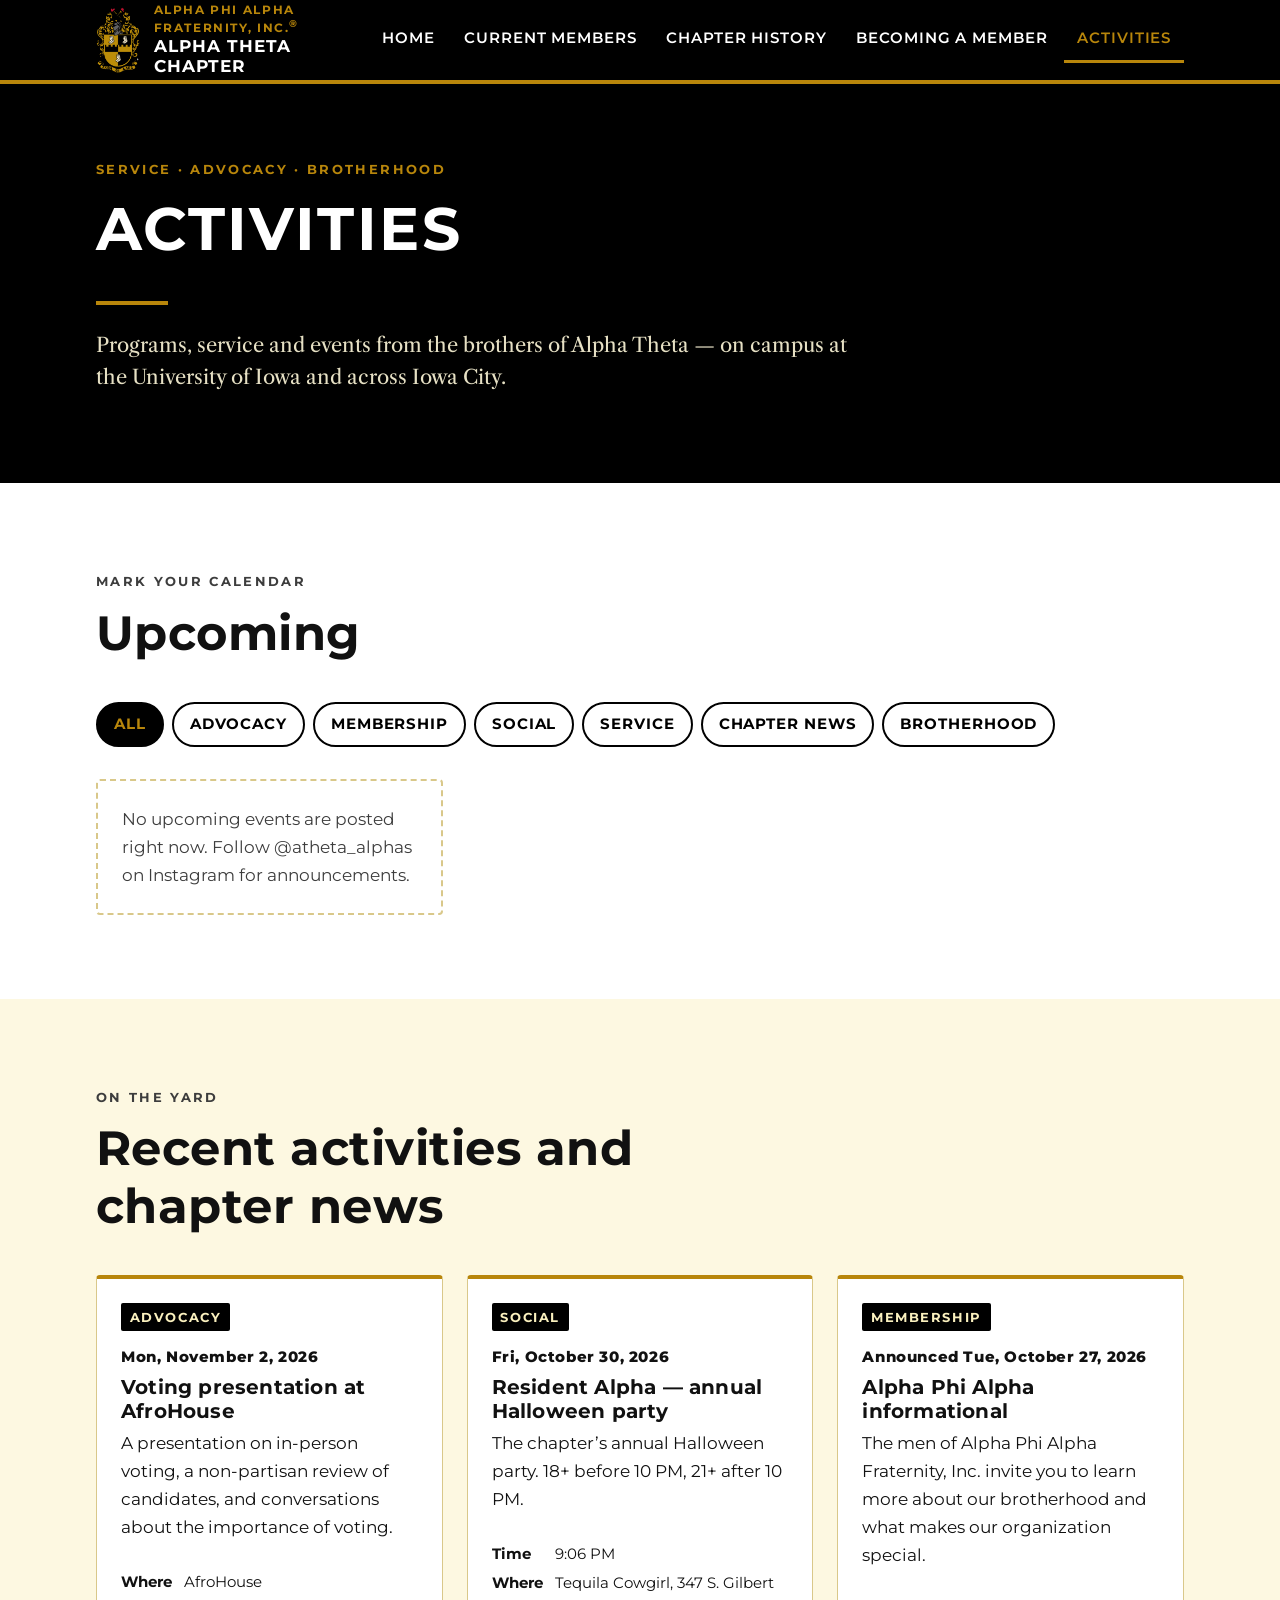
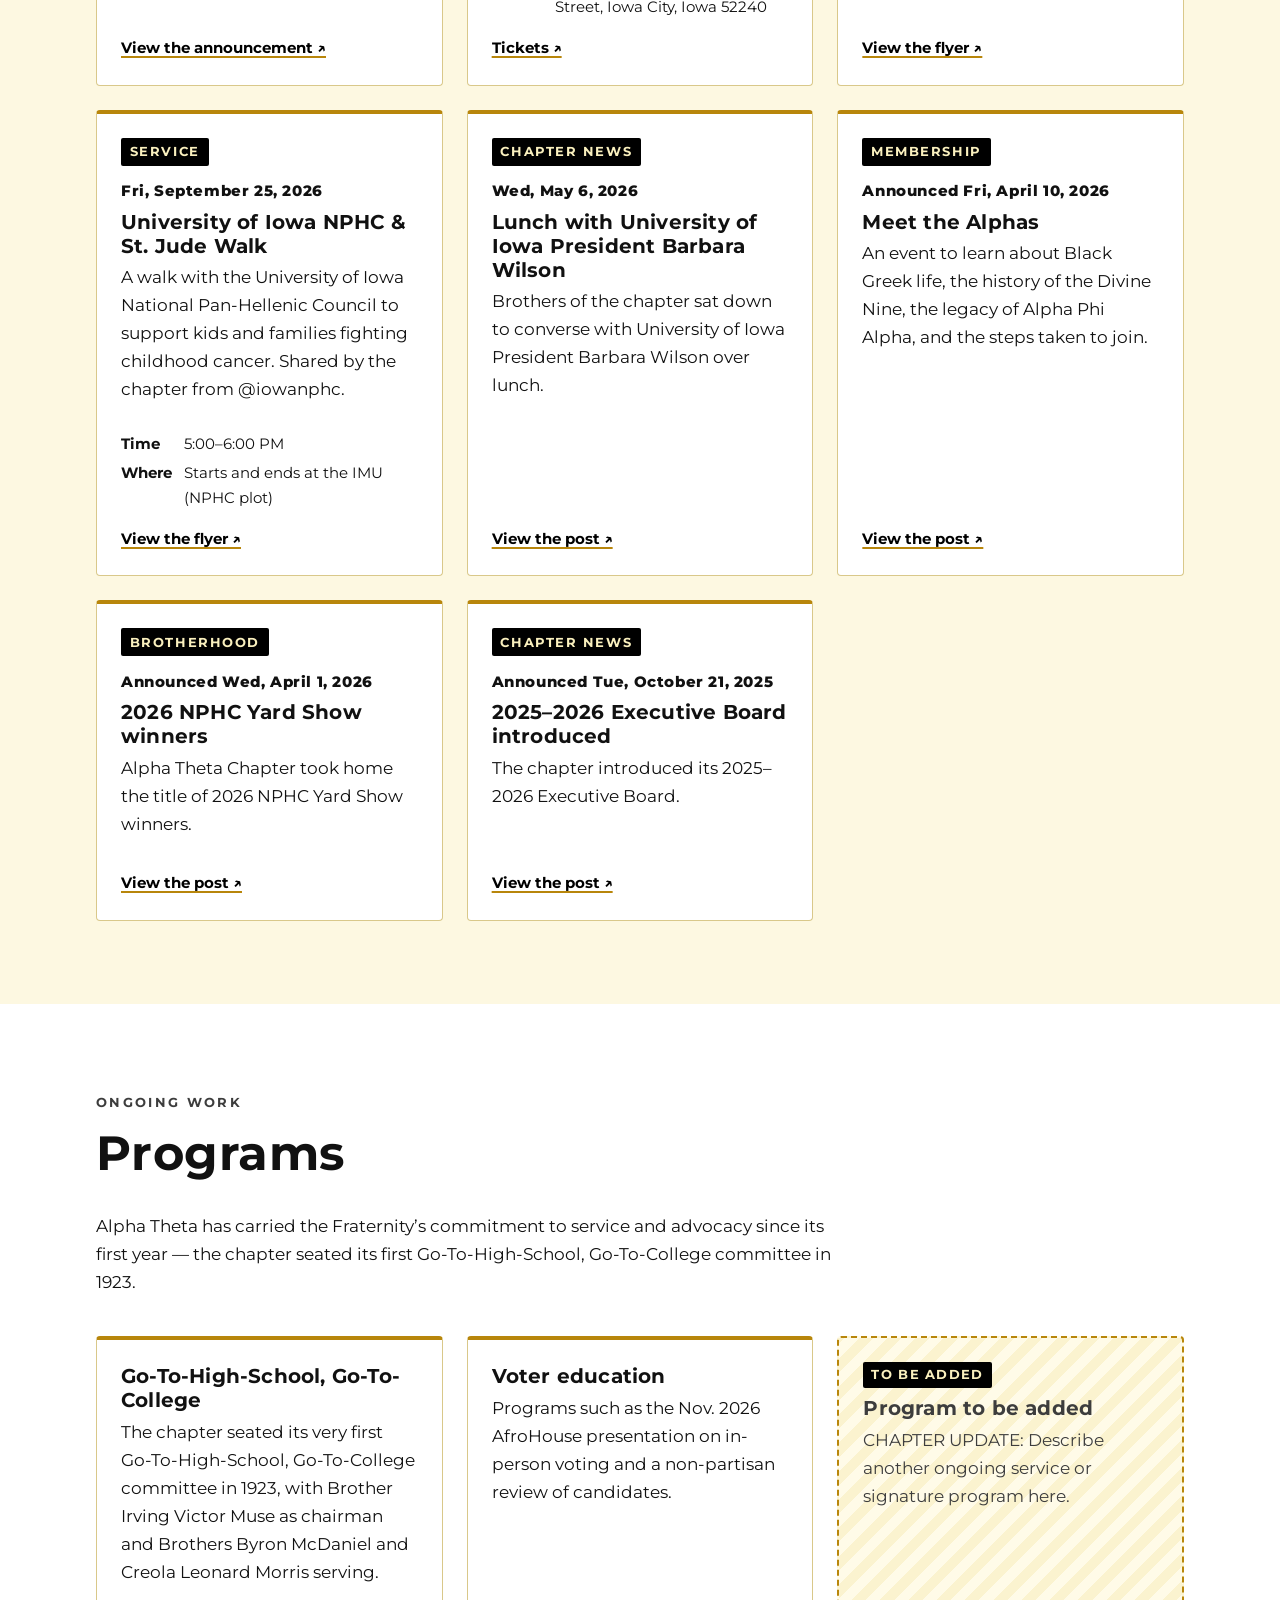
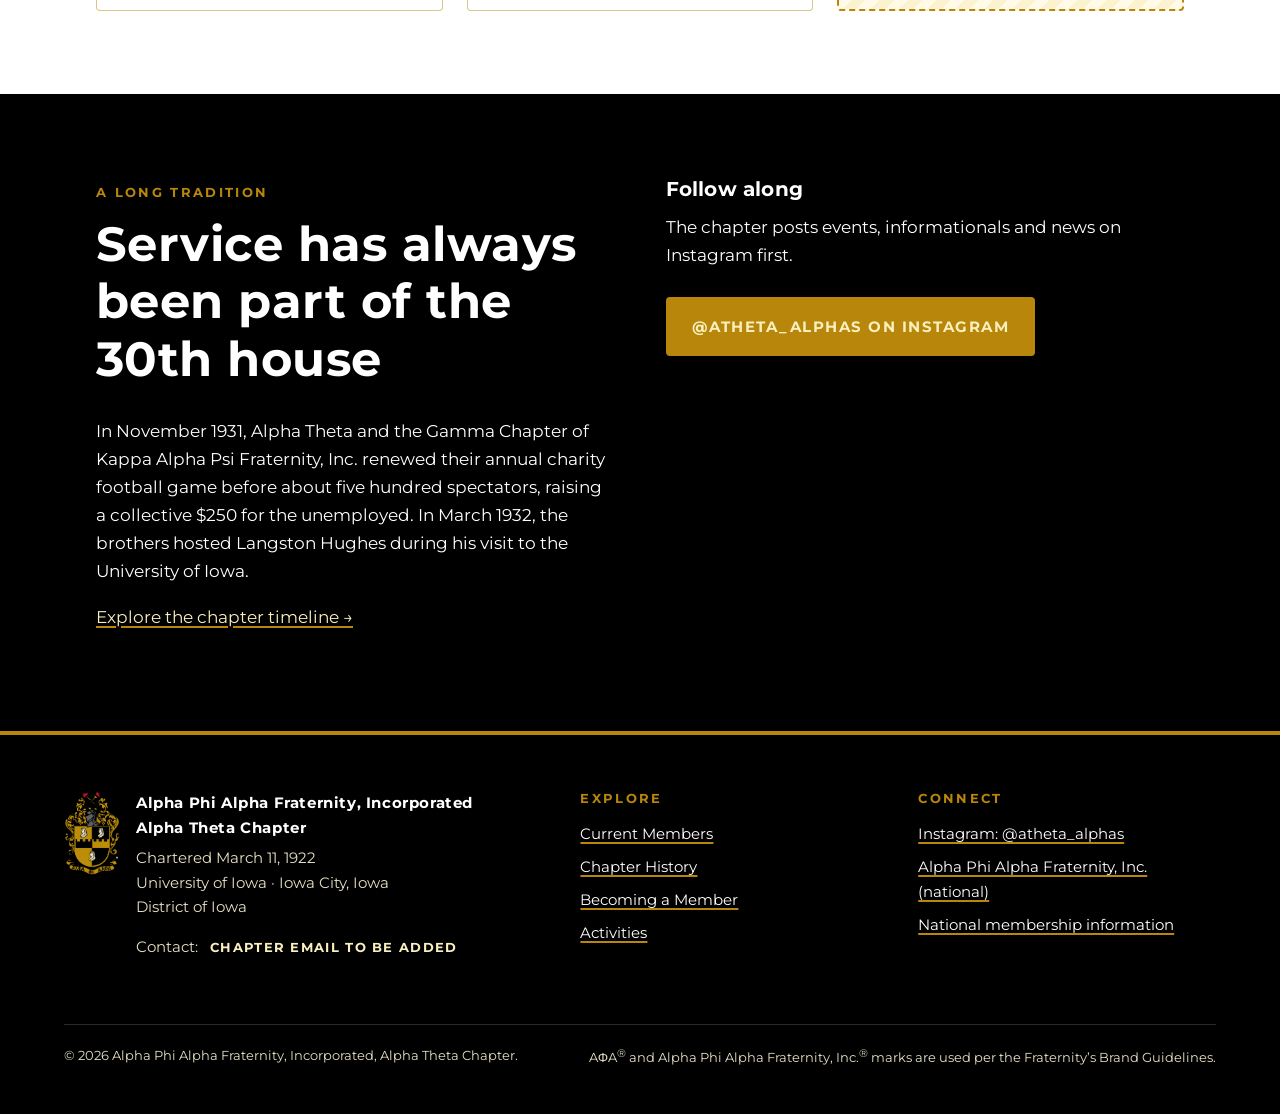
==== Alpha (TEMP)/activities.html @ 84ed40f3 "Add files via upload" ====
<!doctype html>
<html lang="en" class="js-off">
<head>
  <meta charset="utf-8">
  <meta name="viewport" content="width=device-width, initial-scale=1">
  <title>Activities | Alpha Theta Chapter | Alpha Phi Alpha Fraternity, Inc.</title>
  <meta name="description" content="Service, advocacy, brotherhood and events from Alpha Phi Alpha Fraternity, Incorporated, Alpha Theta Chapter at the University of Iowa.">
  <link rel="preconnect" href="https://fonts.googleapis.com">
  <link rel="preconnect" href="https://fonts.gstatic.com" crossorigin>
  <link href="https://fonts.googleapis.com/css2?family=Libre+Caslon+Text:ital,wght@0,400;0,700;1,400&family=Montserrat:wght@400;600;700;800&display=swap" rel="stylesheet">
  <link rel="stylesheet" href="css/styles.css">
  <link rel="icon" href="images/coat-of-arms.jpg">
</head>
<body>
  <a class="skip-link" href="#main">Skip to main content</a>

  <!-- ===== Site header (keep identical on every page) ===== -->
  <header class="site-header">
    <div class="container header-inner">
      <a class="brand" href="index.html">
        <img src="images/coat-of-arms.jpg" alt="" width="44" height="66">
        <span class="brand-text">
          <span class="brand-fraternity">Alpha Phi Alpha<br>Fraternity, Inc.<sup>®</sup></span>
          <span class="brand-chapter">Alpha Theta Chapter</span>
        </span>
      </a>
      <button class="nav-toggle" type="button" aria-expanded="false" aria-controls="site-nav">Menu</button>
      <nav id="site-nav" class="site-nav" aria-label="Main">
        <ul>
          <li><a href="index.html">Home</a></li>
          <li><a href="members.html">Current Members</a></li>
          <li><a href="history.html">Chapter History</a></li>
          <li><a href="membership.html">Becoming a Member</a></li>
          <li><a href="activities.html" aria-current="page">Activities</a></li>
        </ul>
      </nav>
    </div>
  </header>

  <main id="main">
    <section class="hero page-hero">
      <div class="container">
        <span class="eyebrow">Service · Advocacy · Brotherhood</span>
        <h1>Activities</h1>
        <hr class="gold-rule">
        <p class="lead">Programs, service and events from the brothers of Alpha Theta — on campus at the University of Iowa and across Iowa City.</p>
      </div>
    </section>

    <!--
      CHAPTER UPDATE: Event and program cards on this page are generated from
      data/activities.js. Add new events there; past and upcoming events sort
      themselves by date.
    -->

    <section class="section" aria-labelledby="upcoming-heading">
      <div class="container">
        <div class="section-head">
          <span class="eyebrow">Mark your calendar</span>
          <h2 id="upcoming-heading">Upcoming</h2>
        </div>
        <div id="activity-filters" class="filter-bar" role="group" aria-label="Filter activities by category"></div>
        <p id="filter-status" class="visually-hidden" aria-live="polite"></p>
        <ul id="upcoming-list" class="grid grid-3" style="list-style:none;padding:0;margin:0">
          <li class="empty-state">Upcoming events are loaded from data/activities.js.</li>
        </ul>
      </div>
    </section>

    <section class="section section-soft" aria-labelledby="recent-heading">
      <div class="container">
        <div class="section-head">
          <span class="eyebrow">On the yard</span>
          <h2 id="recent-heading">Recent activities and chapter news</h2>
        </div>
        <ul id="recent-list" class="grid grid-3" style="list-style:none;padding:0;margin:0">
          <li class="empty-state">Recent activities are loaded from data/activities.js.</li>
        </ul>
      </div>
    </section>

    <section class="section" aria-labelledby="programs-heading">
      <div class="container">
        <div class="section-head">
          <span class="eyebrow">Ongoing work</span>
          <h2 id="programs-heading">Programs</h2>
          <p>Alpha Theta has carried the Fraternity’s commitment to service and advocacy since its first year — the chapter seated its first Go-To-High-School, Go-To-College committee in 1923.</p>
        </div>
        <ul id="programs-list" class="grid grid-3" style="list-style:none;padding:0;margin:0">
          <li class="card"><h3>Go-To-High-School, Go-To-College</h3></li>
        </ul>
      </div>
    </section>

    <section class="section section-dark" aria-labelledby="tradition-heading">
      <div class="container two-col">
        <div>
          <span class="eyebrow">A long tradition</span>
          <h2 id="tradition-heading">Service has always been part of the 30th house</h2>
          <p>In November 1931, Alpha Theta and the Gamma Chapter of Kappa Alpha Psi Fraternity, Inc. renewed their annual charity football game before about five hundred spectators, raising a collective $250 for the unemployed. In March 1932, the brothers hosted Langston Hughes during his visit to the University of Iowa.</p>
          <p><a href="history.html#timeline">Explore the chapter timeline →</a></p>
        </div>
        <div>
          <h3>Follow along</h3>
          <p>The chapter posts events, informationals and news on Instagram first.</p>
          <div class="btn-row"><a class="btn btn-gold" href="https://www.instagram.com/atheta_alphas/" rel="noopener">@atheta_alphas on Instagram</a></div>
        </div>
      </div>
    </section>
  </main>

  <!-- ===== Site footer (keep identical on every page) ===== -->
  <footer class="site-footer">
    <div class="container footer-grid">
      <div class="footer-id">
        <img src="images/coat-of-arms.jpg" alt="" width="56" height="84">
        <div>
          <p class="name">Alpha Phi Alpha Fraternity, Incorporated<br>Alpha Theta Chapter</p>
          <p>Chartered March 11, 1922<br>University of Iowa · Iowa City, Iowa<br>District of Iowa</p>
          <!-- CHAPTER UPDATE: add the chapter's official contact email -->
          <p>Contact: <span class="placeholder-note">Chapter email to be added</span></p>
        </div>
      </div>
      <div>
        <h2>Explore</h2>
        <ul>
          <li><a href="members.html">Current Members</a></li>
          <li><a href="history.html">Chapter History</a></li>
          <li><a href="membership.html">Becoming a Member</a></li>
          <li><a href="activities.html">Activities</a></li>
        </ul>
      </div>
      <div>
        <h2>Connect</h2>
        <ul>
          <li><a href="https://www.instagram.com/atheta_alphas/" rel="noopener">Instagram: @atheta_alphas</a></li>
          <li><a href="https://apa1906.net/" rel="noopener">Alpha Phi Alpha Fraternity, Inc. (national)</a></li>
          <li><a href="https://apa1906.net/membership/" rel="noopener">National membership information</a></li>
        </ul>
      </div>
    </div>
    <div class="container footer-bottom">
      <p>© <span id="year">2026</span> Alpha Phi Alpha Fraternity, Incorporated, Alpha Theta Chapter.</p>
      <p>AΦA<sup>®</sup> and Alpha Phi Alpha Fraternity, Inc.<sup>®</sup> marks are used per the Fraternity’s Brand Guidelines.</p>
    </div>
  </footer>

  <script src="data/activities.js"></script>
  <script src="js/site.js"></script>
</body>
</html>
---- Alpha (TEMP)/css/styles.css ----
/* ==========================================================================
   Alpha Phi Alpha Fraternity, Inc. — Alpha Theta Chapter
   Site stylesheet

   Brand values below come from the Alpha Phi Alpha Brand Guidelines
   (Communications Department, updated April 2025):
     - Primary colors: Old Gold (PMS 132, #B8860B) and Black (Process Black)
     - Complimentary colors: White and Cream (PMS 4535, #FAF0BE)
     - Primary typeface: Gotham.  Secondary typeface: Adobe Caslon.

   Gotham and Adobe Caslon are licensed fonts. If the chapter holds web
   licenses, load them and they will be picked up first by the stacks below.
   Until then, Montserrat and Libre Caslon Text (free, Google Fonts) stand in.
   ========================================================================== */

:root {
  /* Brand colors */
  --apa-old-gold: #B8860B;
  --apa-black: #000000;
  --apa-cream: #FAF0BE;
  --apa-white: #FFFFFF;

  /* Working shades (tints of the brand colors, used for surfaces only) */
  --surface-dark: #0d0d0d;
  --surface-dark-2: #1a1a1a;
  --surface-cream-soft: #fdf8e1;
  --rule: #d9c88a;
  --text: #111111;
  --text-muted: #3d3d3d;
  --text-on-dark: #ffffff;
  --text-on-dark-muted: #e6e0c4;

  /* Typography */
  --font-primary: "Gotham", "Montserrat", "Helvetica Neue", Arial, sans-serif;
  --font-secondary: "Adobe Caslon Pro", "Libre Caslon Text", Georgia, "Times New Roman", serif;

  --fs-xs: 0.8125rem;
  --fs-sm: 0.9375rem;
  --fs-base: 1.0625rem;
  --fs-lg: 1.25rem;
  --fs-xl: clamp(1.5rem, 1.2rem + 1.2vw, 2rem);
  --fs-2xl: clamp(2rem, 1.5rem + 2.2vw, 3rem);
  --fs-3xl: clamp(2.25rem, 1.6rem + 3vw, 3.75rem);

  /* Layout */
  --max-width: 72rem;
  --gutter: clamp(1rem, 0.5rem + 2vw, 2rem);
  --radius: 4px;
  --focus: 3px solid var(--apa-old-gold);
}

/* ---------- Base ---------- */
*, *::before, *::after { box-sizing: border-box; }

html { scroll-behavior: smooth; }
@media (prefers-reduced-motion: reduce) {
  html { scroll-behavior: auto; }
  *, *::before, *::after { transition: none !important; animation: none !important; }
}

body {
  margin: 0;
  font-family: var(--font-primary);
  font-size: var(--fs-base);
  line-height: 1.65;
  color: var(--text);
  background: var(--apa-white);
  -webkit-font-smoothing: antialiased;
}

img { max-width: 100%; height: auto; display: block; }

h1, h2, h3, h4 {
  font-family: var(--font-primary);
  line-height: 1.2;
  margin: 0 0 0.6em;
  font-weight: 700;
  letter-spacing: 0.01em;
}
h1 { font-size: var(--fs-3xl); text-transform: uppercase; letter-spacing: 0.04em; }
h2 { font-size: var(--fs-2xl); }
h3 { font-size: var(--fs-lg); }

p { margin: 0 0 1em; }

a { color: var(--apa-black); text-decoration-color: var(--apa-old-gold); text-decoration-thickness: 2px; text-underline-offset: 3px; }
a:hover { text-decoration-thickness: 3px; }

:focus-visible { outline: var(--focus); outline-offset: 3px; }

.visually-hidden {
  position: absolute !important; width: 1px; height: 1px; padding: 0; margin: -1px;
  overflow: hidden; clip: rect(0 0 0 0); white-space: nowrap; border: 0;
}

.skip-link {
  position: absolute; left: 1rem; top: -4rem; z-index: 100;
  background: var(--apa-old-gold); color: var(--apa-black);
  padding: 0.75rem 1rem; font-weight: 700; border-radius: var(--radius);
}
.skip-link:focus { top: 1rem; }

.container { width: 100%; max-width: var(--max-width); margin: 0 auto; padding: 0 var(--gutter); }

.serif { font-family: var(--font-secondary); }
.eyebrow {
  display: inline-block;
  font-size: var(--fs-xs); font-weight: 700; text-transform: uppercase; letter-spacing: 0.18em;
  margin-bottom: 0.75rem;
}
.lead { font-family: var(--font-secondary); font-size: var(--fs-lg); line-height: 1.6; }

/* ---------- Header & navigation ---------- */
.site-header {
  background: var(--apa-black);
  color: var(--text-on-dark);
  border-bottom: 4px solid var(--apa-old-gold);
  position: sticky; top: 0; z-index: 50;
}
.header-inner {
  display: flex; align-items: center; justify-content: space-between; gap: 1rem;
  min-height: 5rem;
}
.brand {
  display: flex; align-items: center; gap: 0.85rem;
  color: var(--text-on-dark); text-decoration: none;
}
.brand img { width: 44px; height: auto; }
.brand-text { display: flex; flex-direction: column; line-height: 1.2; }
.brand-fraternity {
  font-size: 0.72rem; font-weight: 700; letter-spacing: 0.14em; text-transform: uppercase;
  color: var(--apa-old-gold); white-space: nowrap;
}
.brand-chapter { font-size: 1.05rem; font-weight: 700; letter-spacing: 0.06em; text-transform: uppercase; }

.nav-toggle {
  display: none;
  background: transparent; color: var(--text-on-dark);
  border: 2px solid var(--apa-old-gold); border-radius: var(--radius);
  font: inherit; font-size: var(--fs-sm); font-weight: 700; text-transform: uppercase; letter-spacing: 0.08em;
  padding: 0.5rem 0.85rem; cursor: pointer;
}

.site-nav ul { list-style: none; margin: 0; padding: 0; display: flex; gap: 0.25rem; }
.site-nav a {
  display: block; padding: 0.6rem 0.8rem;
  color: var(--text-on-dark); text-decoration: none;
  font-size: var(--fs-sm); font-weight: 600; letter-spacing: 0.06em; text-transform: uppercase;
  border-bottom: 3px solid transparent; white-space: nowrap;
}
.site-nav a:hover { color: var(--apa-cream); border-bottom-color: var(--apa-old-gold); }
.site-nav a[aria-current="page"] { color: var(--apa-old-gold); border-bottom-color: var(--apa-old-gold); }

@media (max-width: 1140px) {
  .nav-toggle { display: inline-block; }
  .site-nav { position: absolute; left: 0; right: 0; top: 100%; background: var(--apa-black); border-bottom: 4px solid var(--apa-old-gold); }
  .site-nav[data-open="false"] { display: none; }
  .site-nav ul { flex-direction: column; padding: 0.5rem var(--gutter) 1rem; }
  .site-nav a { padding: 0.85rem 0.25rem; border-bottom: 1px solid #2a2a2a; }
  .js-off .site-nav { position: static; display: block; }
}
@media (max-width: 420px) {
  .brand-fraternity { font-size: 0.62rem; letter-spacing: 0.1em; white-space: normal; }
  .brand-chapter { font-size: 0.95rem; }
  .brand img { width: 36px; }
}

/* ---------- Page hero ---------- */
.hero {
  background: var(--apa-black);
  color: var(--text-on-dark);
  padding: clamp(3rem, 2rem + 5vw, 6rem) 0;
  position: relative;
  overflow: hidden;
}
.hero .eyebrow { color: var(--apa-old-gold); }
.hero h1 { color: var(--text-on-dark); max-width: 22ch; }
.hero .lead { color: var(--text-on-dark-muted); max-width: 60ch; }
.hero-home .hero-grid {
  display: grid; grid-template-columns: 1.4fr 1fr; gap: clamp(2rem, 4vw, 4rem); align-items: center;
}
.hero-home .crest { max-width: 300px; justify-self: center; }
@media (max-width: 800px) {
  .hero-home .hero-grid { grid-template-columns: 1fr; }
  .hero-home .crest { max-width: 180px; grid-row: 1; }
}
.page-hero { padding: clamp(2.5rem, 2rem + 3vw, 4.5rem) 0; }

.gold-rule { width: 4.5rem; height: 4px; background: var(--apa-old-gold); border: 0; margin: 0 0 1.5rem; }

/* ---------- Buttons ---------- */
.btn {
  display: inline-block;
  font-family: var(--font-primary); font-weight: 700; font-size: var(--fs-sm);
  text-transform: uppercase; letter-spacing: 0.1em; text-decoration: none;
  padding: 0.95rem 1.5rem; border-radius: var(--radius);
  border: 2px solid var(--apa-old-gold);
  transition: background-color 0.15s ease, color 0.15s ease;
}
.btn-gold { background: var(--apa-old-gold); color: var(--apa-black); }
.btn-gold:hover { background: var(--apa-black); color: var(--apa-old-gold); }
.btn-outline { background: transparent; color: var(--text-on-dark); }
.btn-outline:hover { background: var(--apa-old-gold); color: var(--apa-black); }
.btn-dark { background: var(--apa-black); color: var(--apa-white); border-color: var(--apa-black); }
.btn-dark:hover { background: var(--apa-old-gold); color: var(--apa-black); border-color: var(--apa-old-gold); }
.btn-row { display: flex; flex-wrap: wrap; gap: 0.85rem; margin-top: 1.75rem; }

/* ---------- Sections ---------- */
.section { padding: clamp(3rem, 2rem + 4vw, 5.5rem) 0; }
.section-cream { background: var(--apa-cream); }
.section-soft { background: var(--surface-cream-soft); }
.section-dark { background: var(--apa-black); color: var(--text-on-dark); }
.section-dark h2, .section-dark h3 { color: var(--text-on-dark); }
.section-dark .eyebrow { color: var(--apa-old-gold); }
.section-dark a { color: var(--apa-cream); }
.section-head { max-width: 46rem; margin-bottom: 2.5rem; }
.section-head .eyebrow { color: var(--text-muted); }
.section-dark .section-head .eyebrow { color: var(--apa-old-gold); }

.prose { max-width: 44rem; }
.prose p { font-family: var(--font-secondary); font-size: 1.125rem; line-height: 1.75; }

.two-col { display: grid; grid-template-columns: 1fr 1fr; gap: clamp(2rem, 4vw, 4rem); align-items: start; }
@media (max-width: 800px) { .two-col { grid-template-columns: 1fr; } }

/* ---------- Cards / grids ---------- */
.grid { display: grid; gap: 1.5rem; }
.grid-4 { grid-template-columns: repeat(auto-fill, minmax(15rem, 1fr)); }
.grid-3 { grid-template-columns: repeat(auto-fill, minmax(18rem, 1fr)); }

.card {
  background: var(--apa-white);
  border: 1px solid var(--rule);
  border-top: 4px solid var(--apa-old-gold);
  border-radius: var(--radius);
  padding: 1.5rem;
  display: flex; flex-direction: column;
}
.card h3 { margin-bottom: 0.35rem; }
.card p:last-child { margin-bottom: 0; }
.card .meta { font-size: var(--fs-xs); font-weight: 700; letter-spacing: 0.12em; text-transform: uppercase; color: var(--text-muted); margin-bottom: 0.5rem; }
.card .card-link { margin-top: auto; padding-top: 1rem; font-weight: 700; font-size: var(--fs-sm); }

.nav-card { text-decoration: none; color: inherit; transition: transform 0.15s ease, box-shadow 0.15s ease; }
.nav-card:hover { transform: translateY(-3px); box-shadow: 0 8px 24px rgba(0,0,0,0.12); }
.nav-card .arrow { margin-top: auto; padding-top: 1rem; font-weight: 700; font-size: var(--fs-sm); text-transform: uppercase; letter-spacing: 0.1em; }

/* Placeholder styling — makes unfilled content obvious to editors */
.placeholder {
  background: repeating-linear-gradient(-45deg, #fffbe8, #fffbe8 10px, #fbf3cf 10px, #fbf3cf 20px);
  border: 2px dashed var(--apa-old-gold);
  color: var(--text-muted);
}
.placeholder-note {
  display: inline-block; font-size: var(--fs-xs); font-weight: 700; text-transform: uppercase; letter-spacing: 0.1em;
  background: var(--apa-black); color: var(--apa-cream); padding: 0.15rem 0.5rem; border-radius: 2px; margin-bottom: 0.5rem;
}
.card .placeholder-note { align-self: flex-start; }
.member-card .placeholder-note { align-self: center; }

/* ---------- Member cards ---------- */
.member-card { text-align: center; padding: 1.5rem 1.25rem; }
.member-photo {
  width: 120px; height: 120px; border-radius: 50%; margin: 0 auto 1rem;
  object-fit: cover; border: 3px solid var(--apa-old-gold); background: var(--apa-black);
  display: flex; align-items: center; justify-content: center;
  color: var(--apa-old-gold); font-weight: 700; font-size: 1.75rem; letter-spacing: 0.05em;
}
.member-role { font-size: var(--fs-xs); font-weight: 700; letter-spacing: 0.14em; text-transform: uppercase; color: var(--text-muted); margin-bottom: 0.25rem; }
.member-name { font-size: 1.1rem; margin-bottom: 0.25rem; }
.member-detail { font-size: var(--fs-sm); color: var(--text-muted); margin: 0; }

/* ---------- Figures ---------- */
figure { margin: 0; }
.photo { background: var(--apa-black); padding: 0.5rem; border-radius: var(--radius); }
.photo img { width: 100%; border-radius: 2px; }
figcaption { font-size: var(--fs-sm); color: var(--text-muted); margin-top: 0.75rem; line-height: 1.5; }
.section-dark figcaption,
.photo figcaption { color: var(--text-on-dark-muted); }
.photo figcaption { padding: 0 0.5rem 0.5rem; }
.photo-plain img { border: 1px solid var(--rule); }

/* ---------- Pull quote ---------- */
.pull-quote {
  margin: 0; padding: 0 0 0 1.5rem; border-left: 4px solid var(--apa-old-gold);
  font-family: var(--font-secondary); font-size: var(--fs-xl); line-height: 1.45;
}
.pull-quote cite { display: block; margin-top: 1rem; font-family: var(--font-primary); font-style: normal; font-size: var(--fs-sm); font-weight: 700; letter-spacing: 0.05em; }
.section-dark .pull-quote cite { color: var(--apa-old-gold); }

/* ---------- Stats ---------- */
.stats { display: grid; grid-template-columns: repeat(auto-fit, minmax(10rem, 1fr)); gap: 1.5rem; }
.stat { border-top: 4px solid var(--apa-old-gold); padding-top: 1rem; }
.stat-value { font-size: var(--fs-2xl); font-weight: 800; line-height: 1; display: block; }
.stat-label { font-size: var(--fs-sm); letter-spacing: 0.04em; }
.section-dark .stat-value { color: var(--apa-old-gold); }

/* ---------- Timeline ---------- */
.timeline { list-style: none; margin: 0; padding: 0; position: relative; }
.timeline::before {
  content: ""; position: absolute; left: 7.5rem; top: 0.5rem; bottom: 0.5rem; width: 3px; background: var(--apa-old-gold);
}
.timeline li { display: grid; grid-template-columns: 7.5rem 1fr; gap: 0 2rem; padding: 0 0 2rem; position: relative; }
.timeline li::before {
  content: ""; position: absolute; left: calc(7.5rem - 7px); top: 0.45rem;
  width: 17px; height: 17px; border-radius: 50%; background: var(--apa-black); border: 3px solid var(--apa-old-gold);
}
.timeline .when { font-weight: 800; font-size: var(--fs-sm); text-transform: uppercase; letter-spacing: 0.06em; text-align: right; padding-right: 1rem; padding-top: 0.15rem; }
.timeline .what h3 { font-size: 1.1rem; margin-bottom: 0.25rem; }
.timeline .what p { margin: 0; font-family: var(--font-secondary); font-size: 1.05rem; }
.timeline li.milestone .what { background: var(--apa-cream); border-left: 4px solid var(--apa-old-gold); padding: 1rem 1.25rem; border-radius: var(--radius); }
@media (max-width: 640px) {
  .timeline::before { left: 0.5rem; }
  .timeline li { grid-template-columns: 1fr; padding-left: 2.25rem; }
  .timeline li::before { left: 0; }
  .timeline .when { text-align: left; padding: 0 0 0.25rem; }
}

/* ---------- Lists & tables ---------- */
.check-list { list-style: none; padding: 0; margin: 0; }
.check-list li { position: relative; padding: 0.75rem 0 0.75rem 2.25rem; border-bottom: 1px solid var(--rule); }
.check-list li::before {
  content: ""; position: absolute; left: 0.25rem; top: 1.05rem; width: 0.9rem; height: 0.9rem;
  background: var(--apa-old-gold); transform: rotate(45deg);
}
.section-dark .check-list li { border-bottom-color: #333; }

.data-table { width: 100%; border-collapse: collapse; font-size: var(--fs-sm); }
.data-table caption { text-align: left; font-weight: 700; margin-bottom: 0.75rem; }
.data-table th, .data-table td { text-align: left; padding: 0.6rem 0.75rem; border-bottom: 1px solid var(--rule); vertical-align: top; }
.data-table thead th { background: var(--apa-black); color: var(--apa-white); font-size: var(--fs-xs); letter-spacing: 0.12em; text-transform: uppercase; }
.data-table tbody tr:nth-child(even) { background: var(--surface-cream-soft); }
.table-wrap { overflow-x: auto; -webkit-overflow-scrolling: touch; }

.directory { columns: 4 12rem; column-gap: 2rem; list-style: none; padding: 0; margin: 0; font-size: var(--fs-sm); }
.directory li { break-inside: avoid; padding: 0.3rem 0; border-bottom: 1px dotted var(--rule); }
.directory .charter { font-weight: 700; }

details.disclosure { border: 1px solid var(--rule); border-radius: var(--radius); background: var(--apa-white); }
details.disclosure > summary {
  cursor: pointer; padding: 1rem 1.25rem; font-weight: 700; letter-spacing: 0.04em;
  list-style: none; display: flex; justify-content: space-between; align-items: center; gap: 1rem;
}
details.disclosure > summary::-webkit-details-marker { display: none; }
details.disclosure > summary::after { content: "+"; font-size: 1.5rem; color: var(--apa-old-gold); line-height: 1; }
details.disclosure[open] > summary::after { content: "–"; }
details.disclosure > .disclosure-body { padding: 0 1.25rem 1.25rem; }

/* ---------- Activities ---------- */
.filter-bar { display: flex; flex-wrap: wrap; gap: 0.5rem; margin-bottom: 2rem; }
.filter-bar button {
  font: inherit; font-size: var(--fs-sm); font-weight: 700; letter-spacing: 0.06em; text-transform: uppercase;
  padding: 0.5rem 1rem; border-radius: 999px; cursor: pointer;
  background: var(--apa-white); color: var(--apa-black); border: 2px solid var(--apa-black);
}
.filter-bar button[aria-pressed="true"] { background: var(--apa-black); color: var(--apa-old-gold); }

.activity-card .tag {
  align-self: flex-start;
  font-size: var(--fs-xs); font-weight: 700; letter-spacing: 0.12em; text-transform: uppercase;
  background: var(--apa-black); color: var(--apa-cream); padding: 0.2rem 0.55rem; border-radius: 2px; margin-bottom: 0.85rem;
}
.activity-card .date { font-weight: 800; font-size: var(--fs-sm); letter-spacing: 0.04em; margin-bottom: 0.35rem; }
.activity-card dl { margin: 0.75rem 0 0; font-size: var(--fs-sm); display: grid; grid-template-columns: auto 1fr; gap: 0.25rem 0.75rem; }
.activity-card dt { font-weight: 700; }
.activity-card dd { margin: 0; }
.activity-card.upcoming { border-top-width: 8px; }
.activity-image { margin: -1.5rem -1.5rem 1.25rem; aspect-ratio: 4 / 3; object-fit: cover; width: calc(100% + 3rem); max-width: none; }
.empty-state { padding: 1.5rem; border: 2px dashed var(--rule); border-radius: var(--radius); color: var(--text-muted); }

/* ---------- CTA band ---------- */
.cta-band { background: var(--apa-old-gold); color: var(--apa-black); padding: clamp(2.5rem, 2rem + 3vw, 4rem) 0; }
.cta-band h2 { color: var(--apa-black); margin-bottom: 0.5rem; }
.cta-band .inner { display: flex; flex-wrap: wrap; align-items: center; justify-content: space-between; gap: 1.5rem; }
.cta-band p { margin: 0; max-width: 46ch; font-family: var(--font-secondary); font-size: 1.125rem; }

.notice {
  border-left: 6px solid var(--apa-black); background: var(--apa-cream);
  padding: 1.25rem 1.5rem; border-radius: var(--radius);
}
.notice strong { letter-spacing: 0.04em; }

/* ---------- Footer ---------- */
.site-footer { background: var(--apa-black); color: var(--text-on-dark-muted); border-top: 4px solid var(--apa-old-gold); font-size: var(--fs-sm); }
.footer-grid { display: grid; grid-template-columns: 1.6fr 1fr 1fr; gap: 2.5rem; padding: 3.5rem 0 2.5rem; }
@media (max-width: 800px) { .footer-grid { grid-template-columns: 1fr; gap: 2rem; } }
.site-footer h2 { font-size: var(--fs-xs); letter-spacing: 0.18em; text-transform: uppercase; color: var(--apa-old-gold); margin-bottom: 1rem; }
.site-footer a { color: var(--apa-white); }
.site-footer ul { list-style: none; margin: 0; padding: 0; }
.site-footer li { margin-bottom: 0.5rem; }
.footer-id { display: flex; gap: 1rem; align-items: flex-start; }
.footer-id img { width: 56px; flex-shrink: 0; }
.footer-id .name { color: var(--apa-white); font-weight: 700; letter-spacing: 0.04em; margin-bottom: 0.35rem; }
.footer-bottom { border-top: 1px solid #2b2b2b; padding: 1.25rem 0 2rem; font-size: var(--fs-xs); display: flex; flex-wrap: wrap; justify-content: space-between; gap: 0.75rem; }
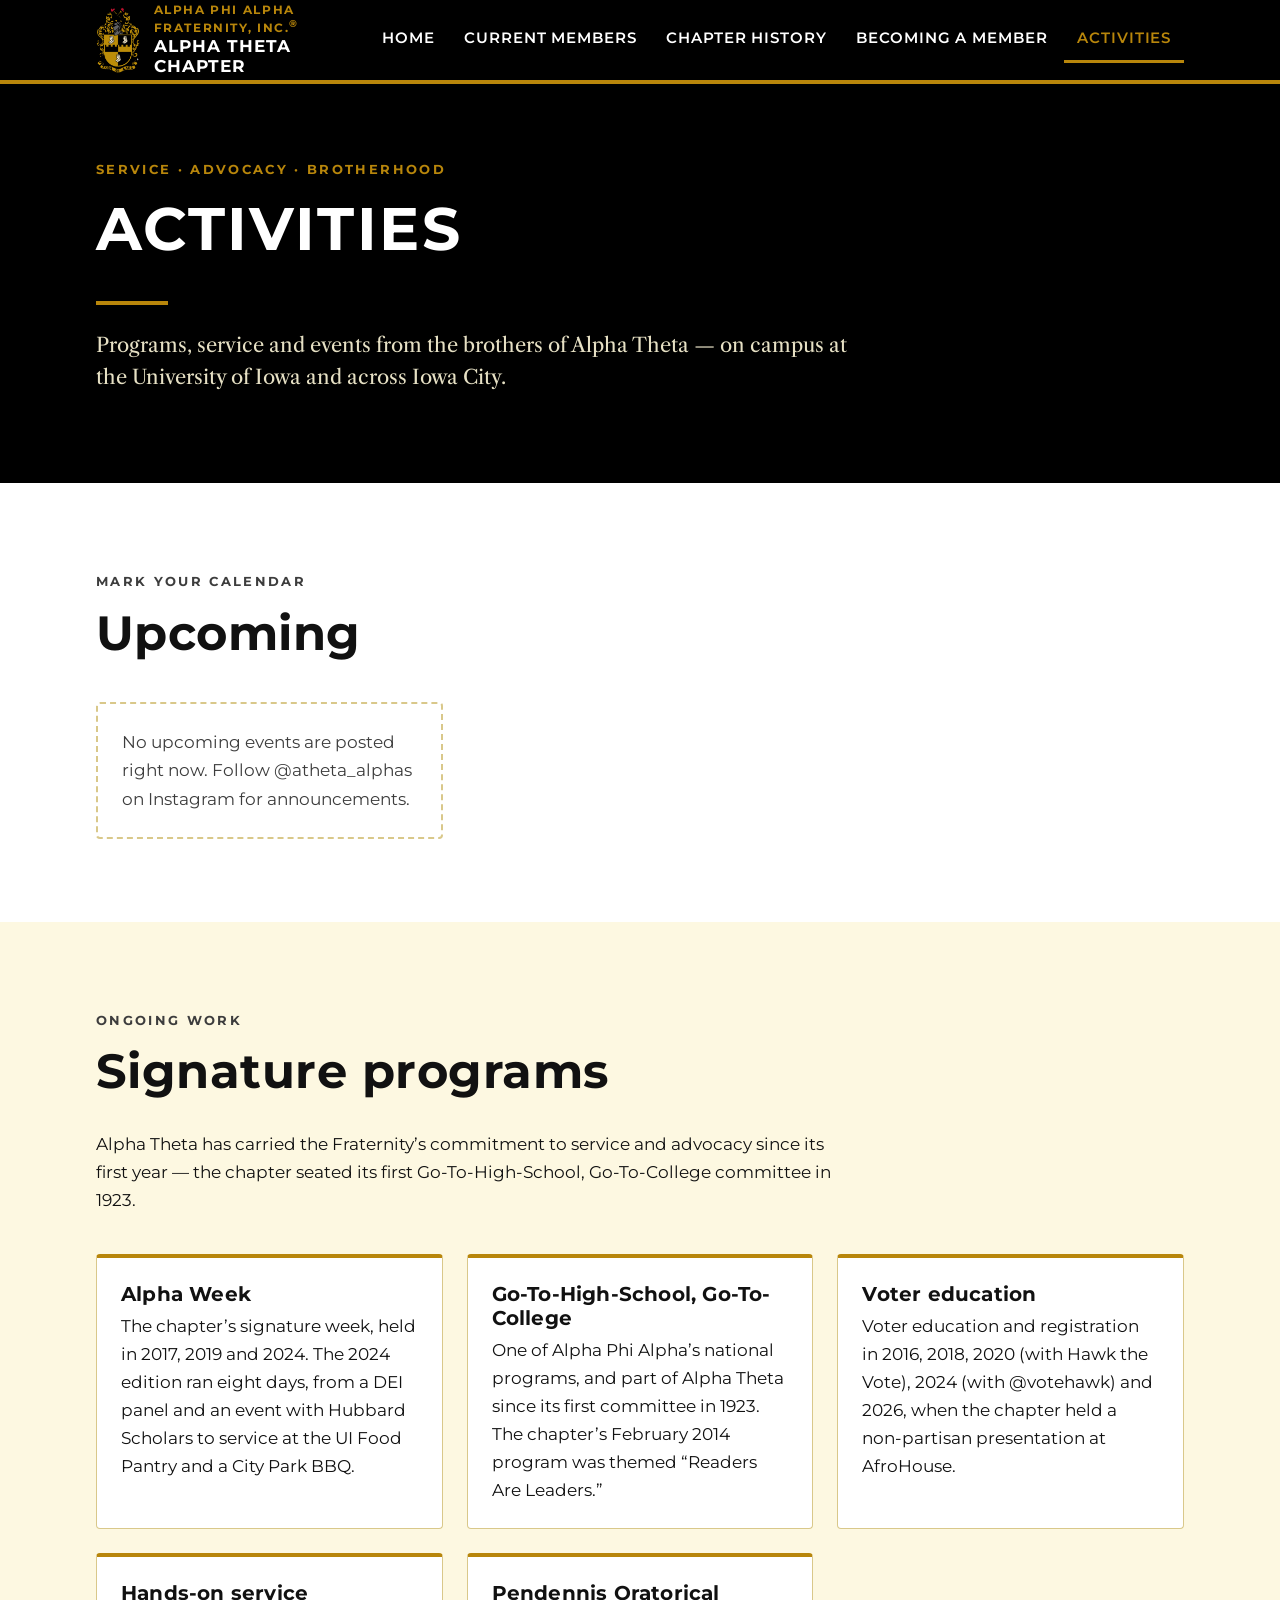
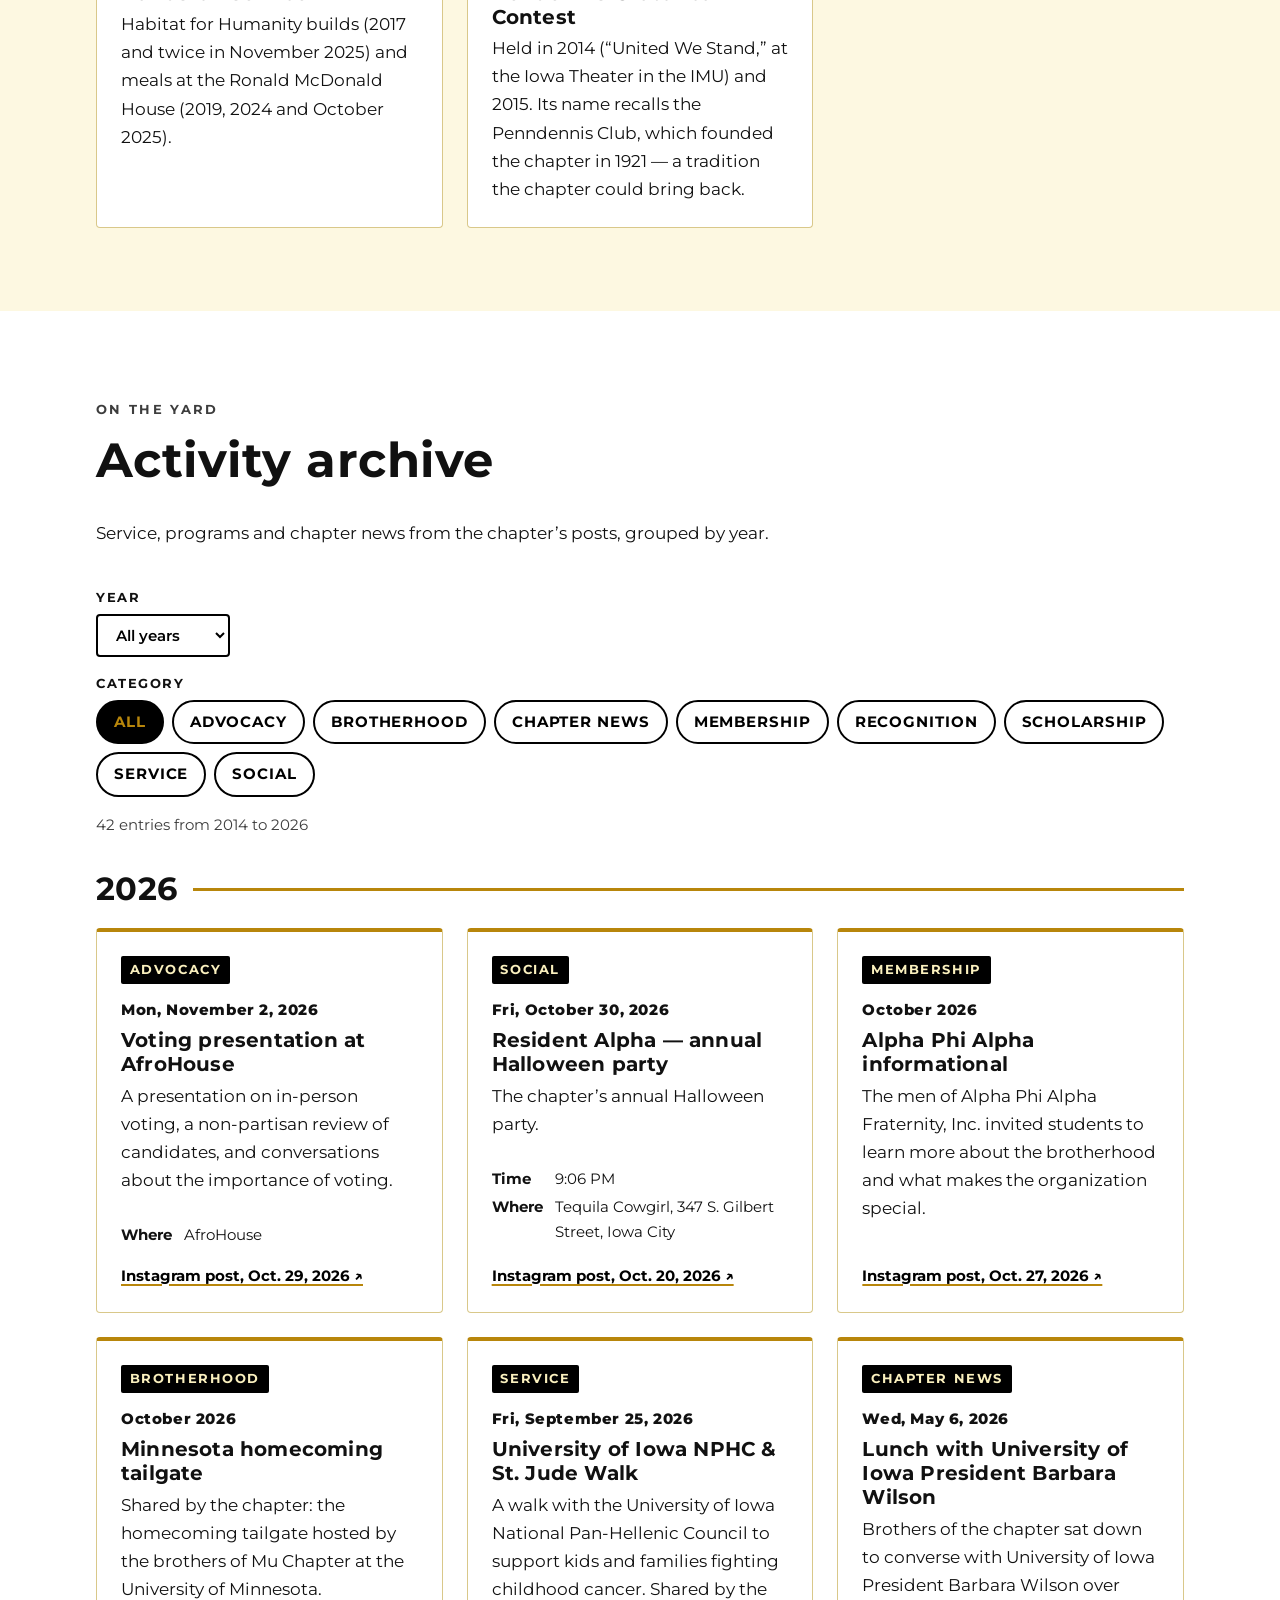
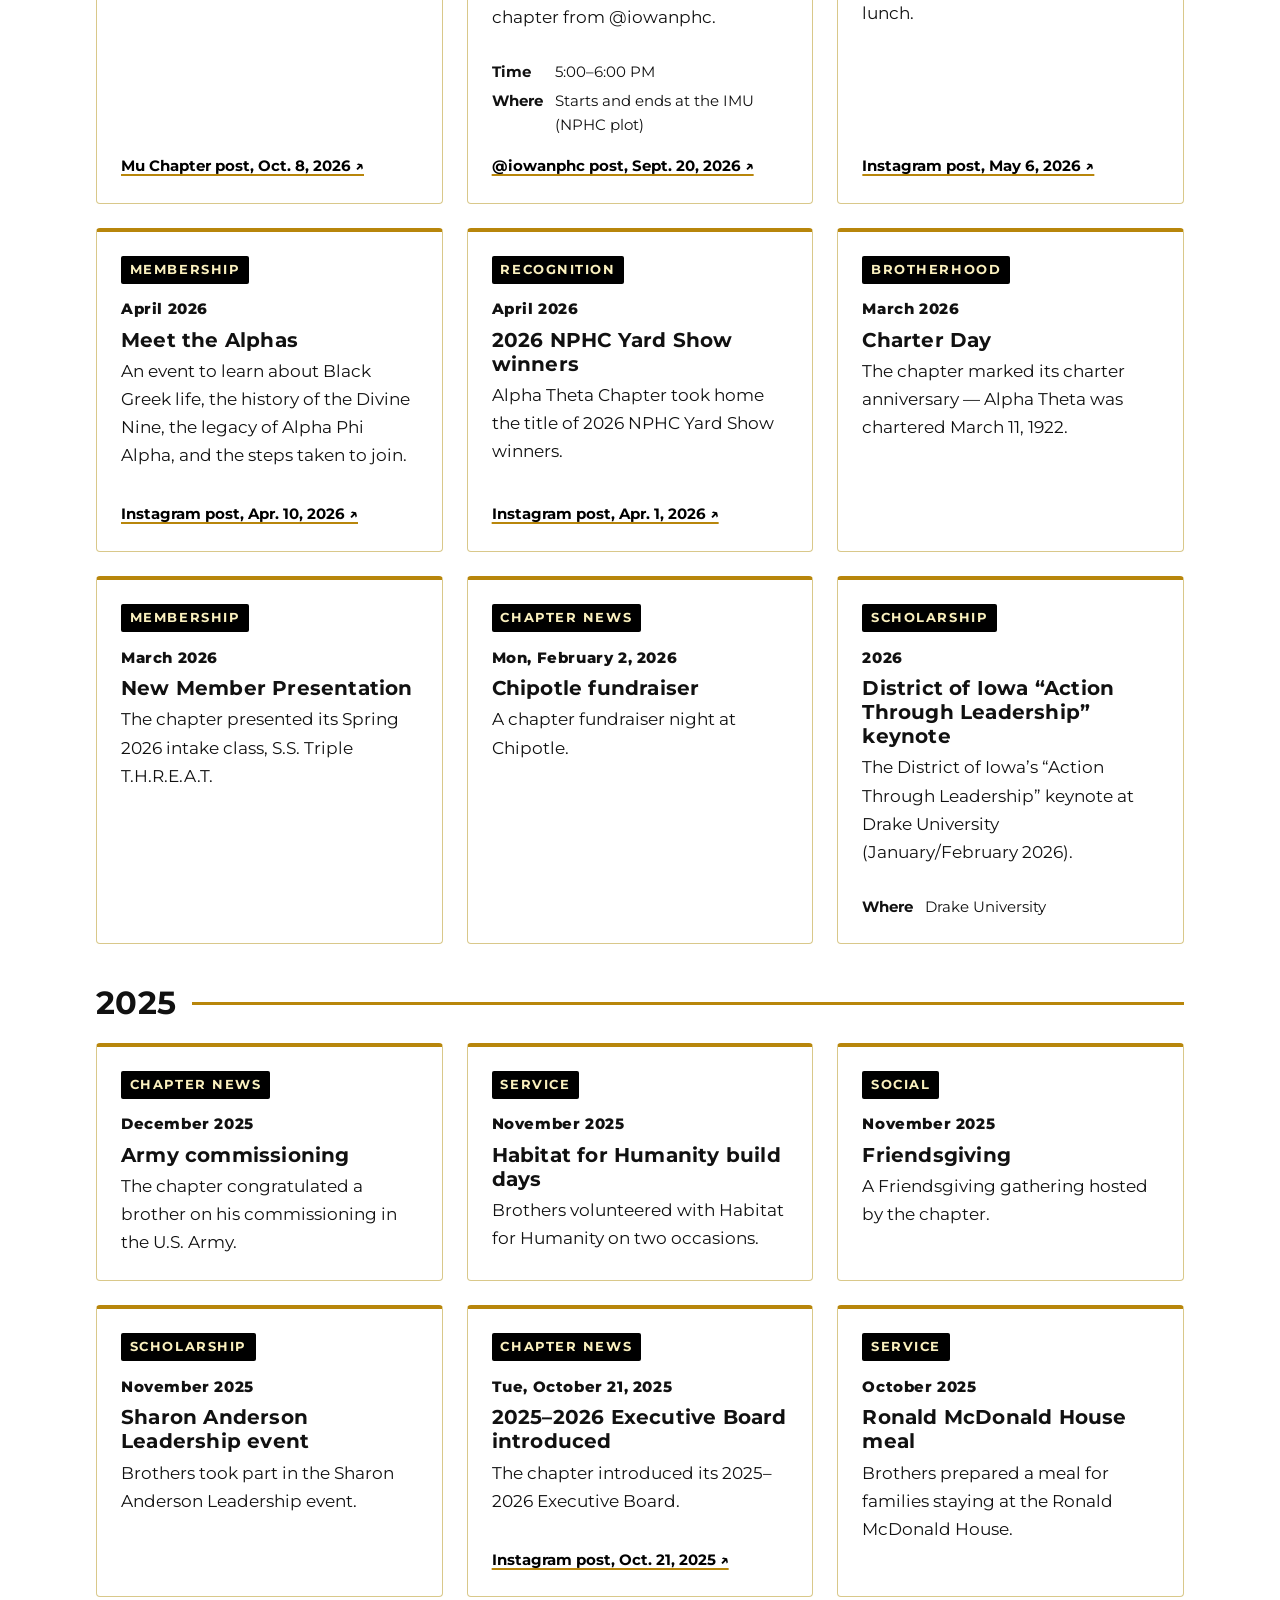
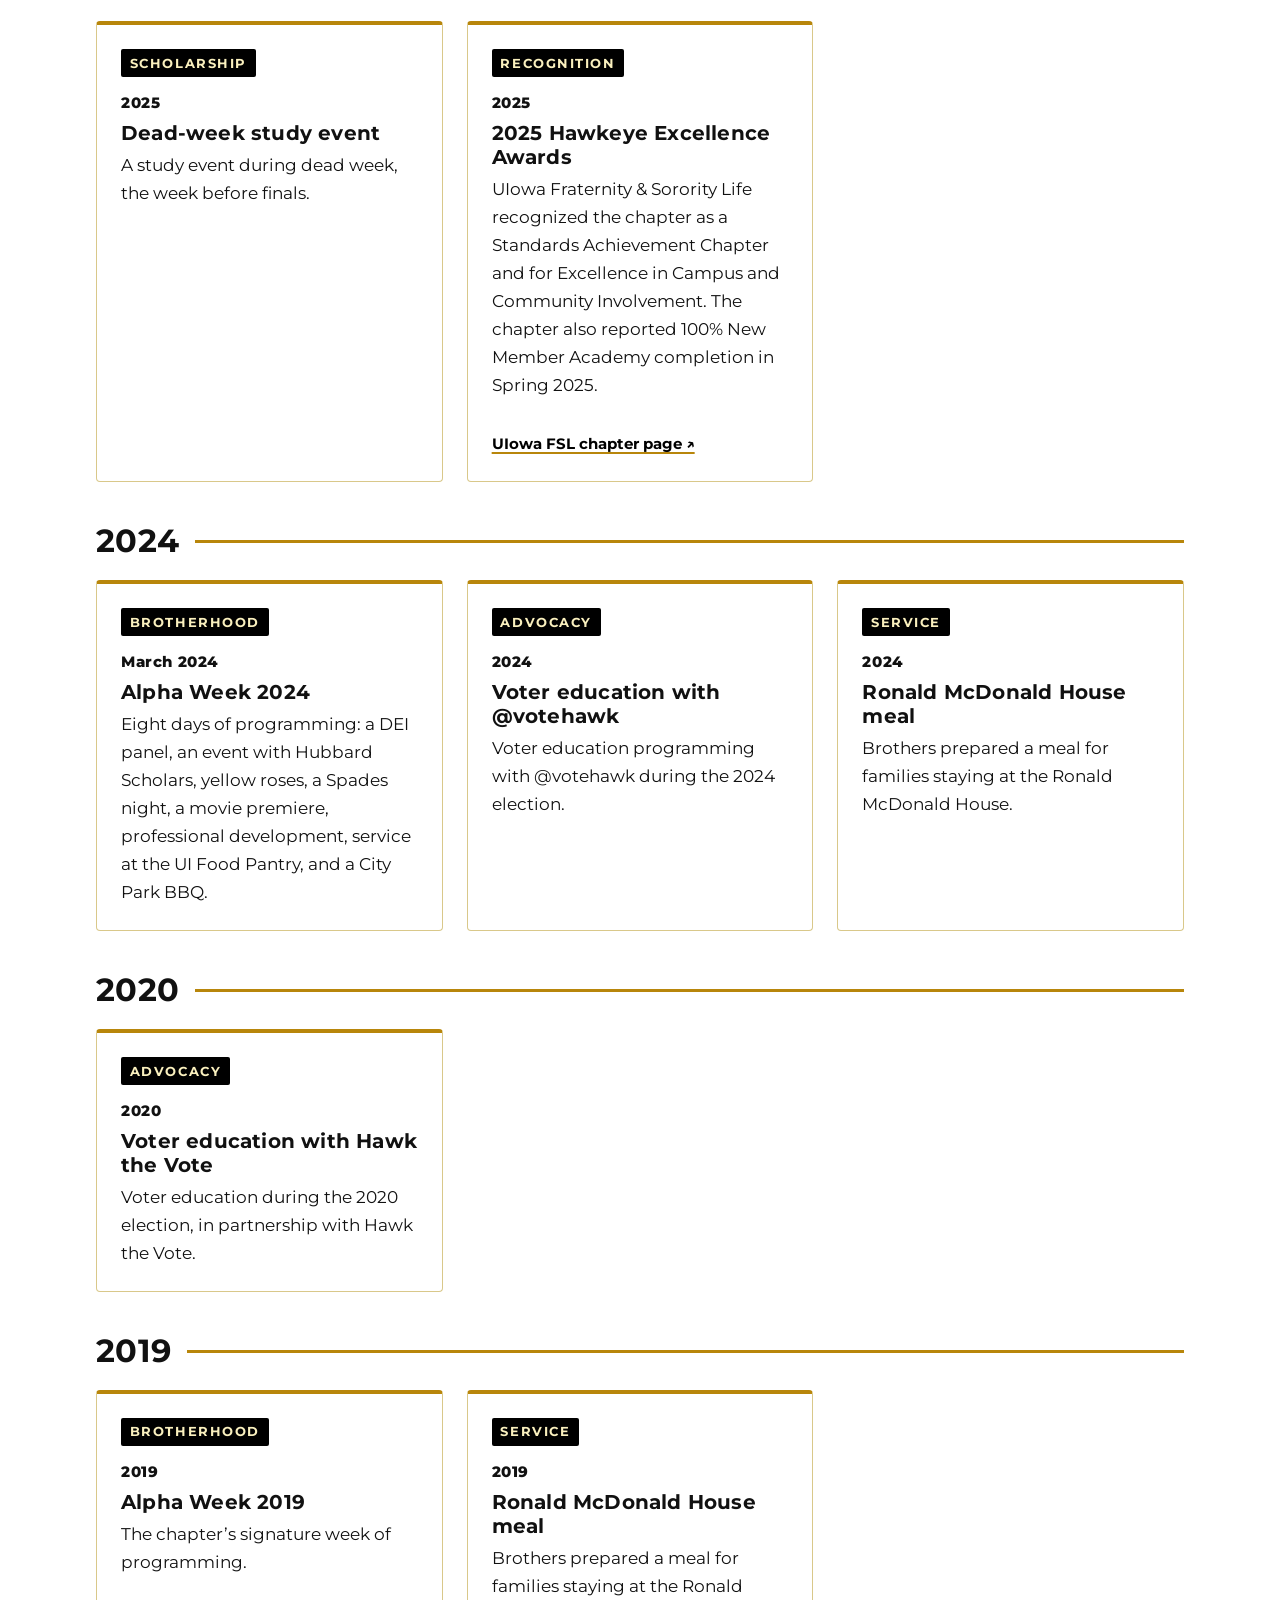
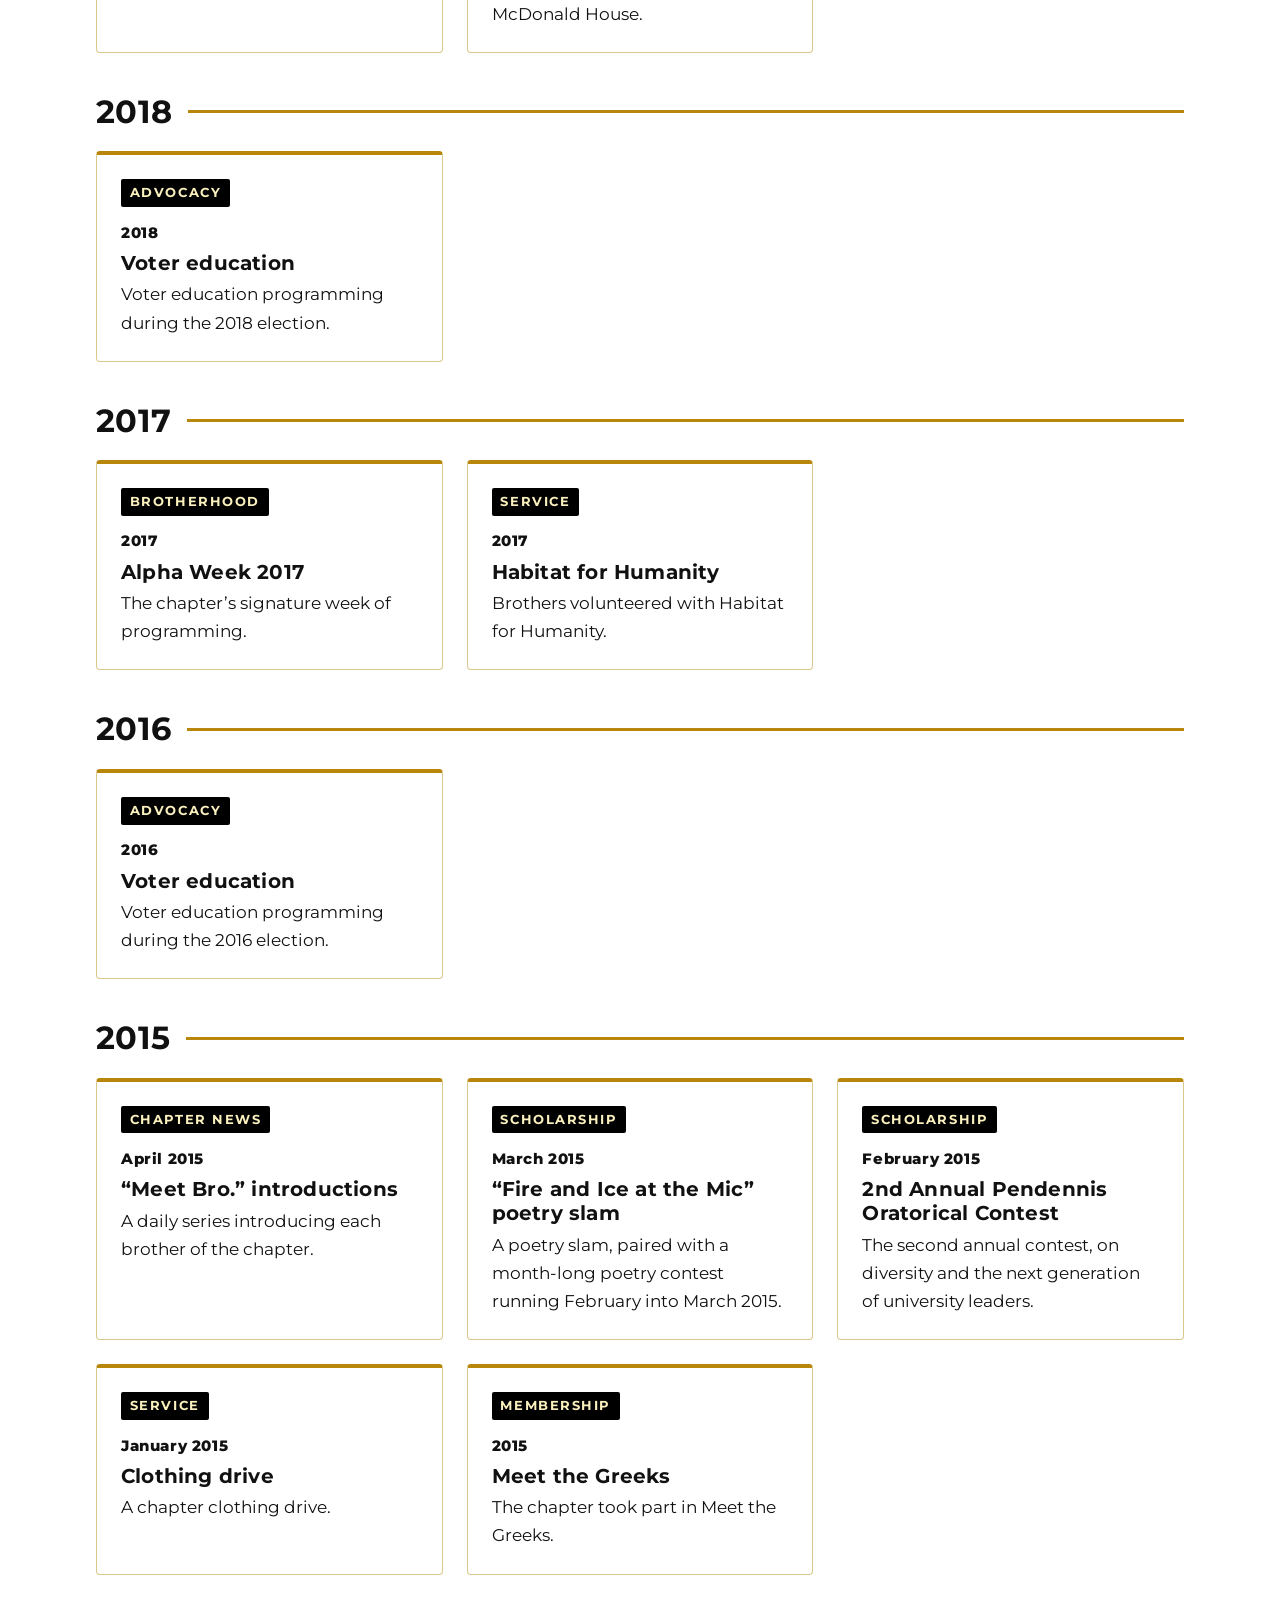
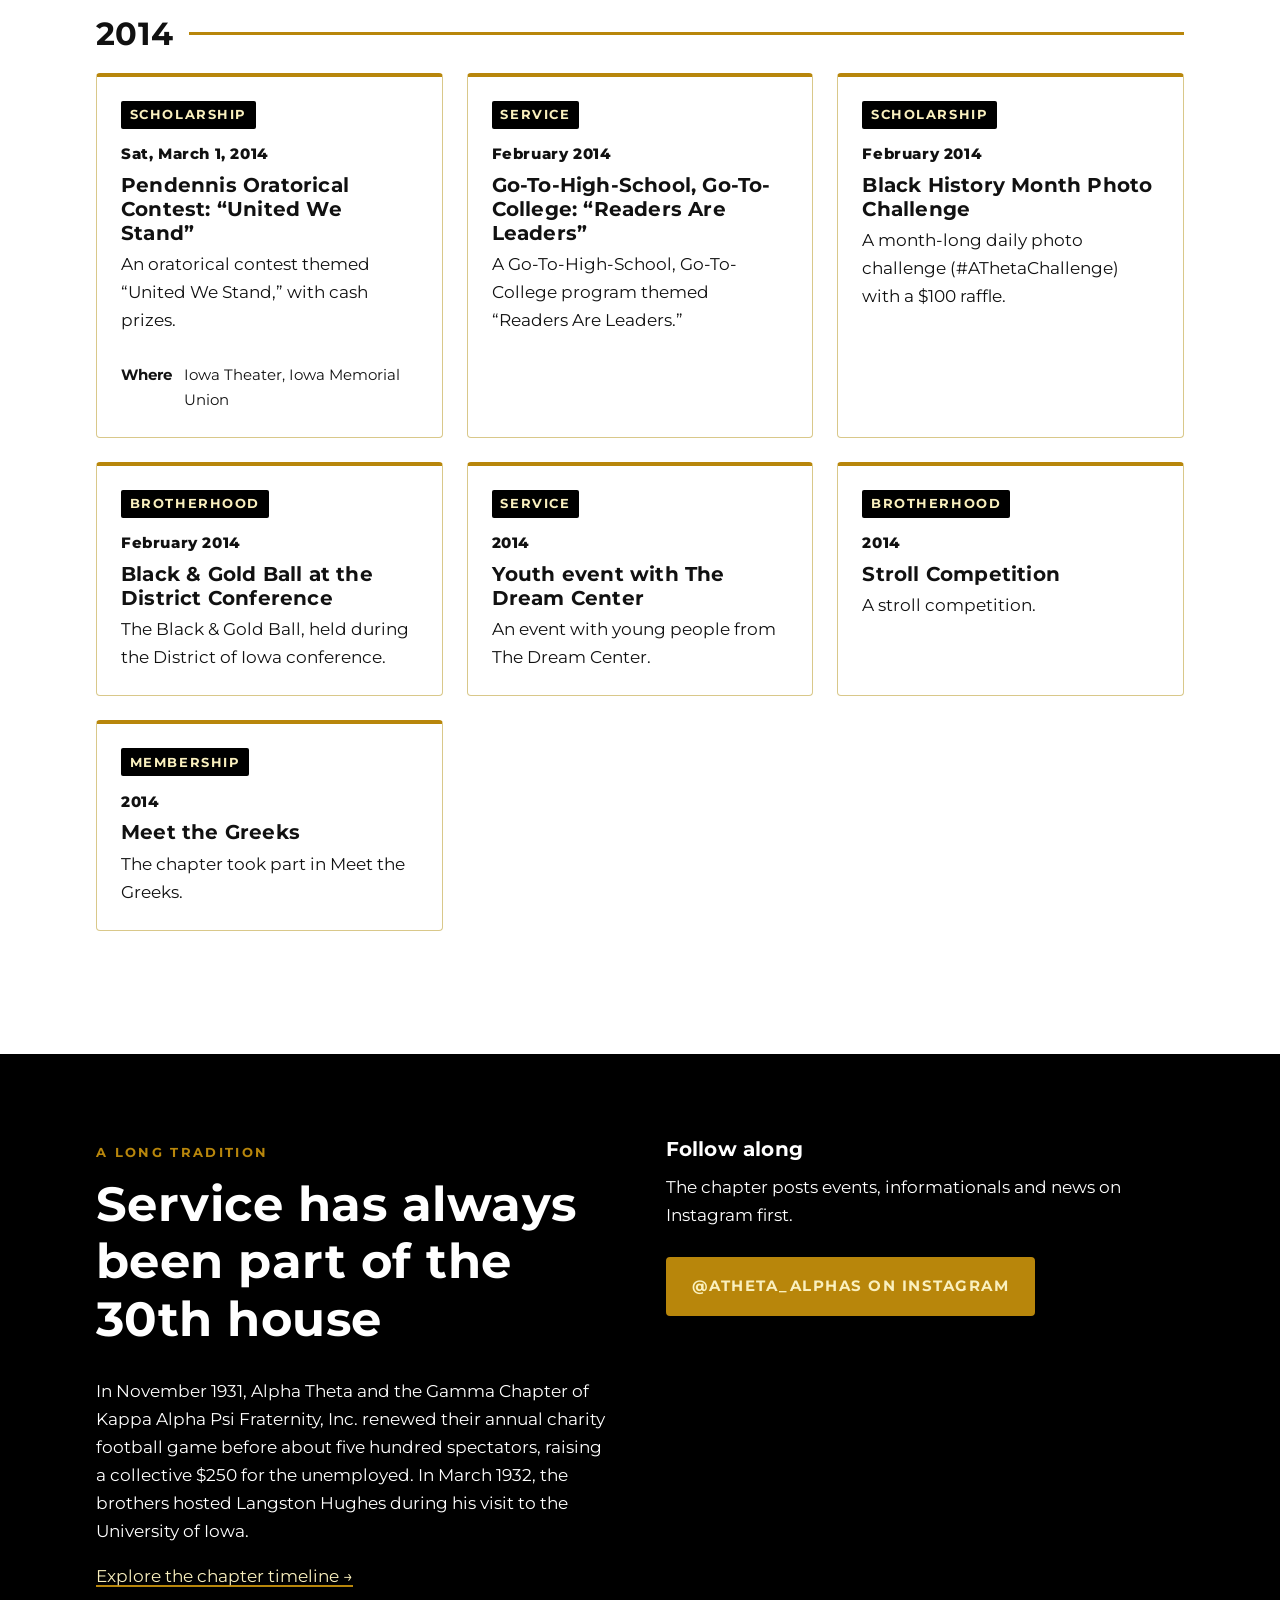
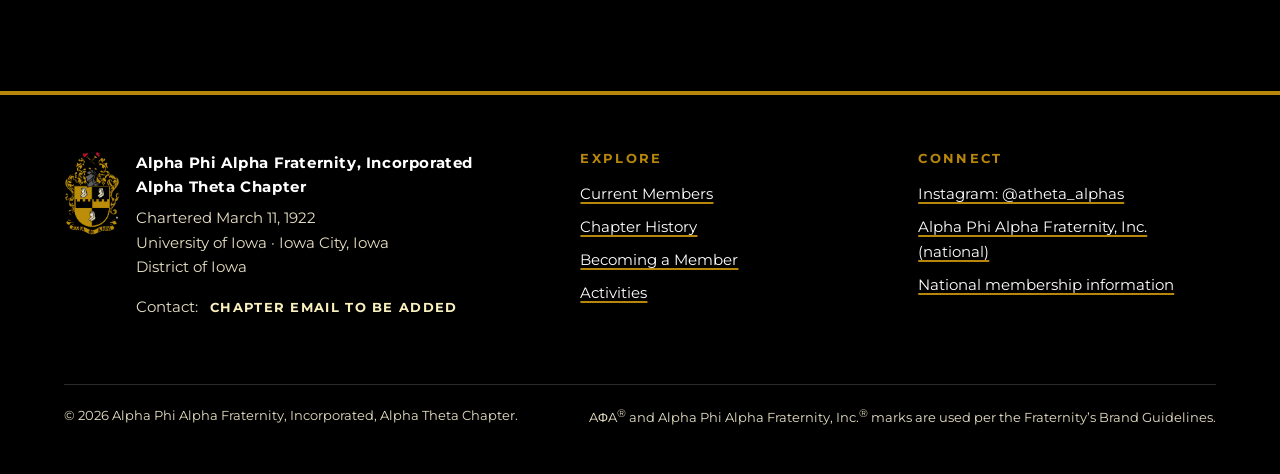
==== commit e07ed5e8: "History, Current Members, FSL requirements" ====
--- a/Alpha (TEMP)/activities.html
+++ b/Alpha (TEMP)/activities.html
@@ -59,36 +59,46 @@
           <span class="eyebrow">Mark your calendar</span>
           <h2 id="upcoming-heading">Upcoming</h2>
         </div>
-        <div id="activity-filters" class="filter-bar" role="group" aria-label="Filter activities by category"></div>
-        <p id="filter-status" class="visually-hidden" aria-live="polite"></p>
-        <ul id="upcoming-list" class="grid grid-3" style="list-style:none;padding:0;margin:0">
+        <ul id="upcoming-list" class="grid grid-3 plain-list">
           <li class="empty-state">Upcoming events are loaded from data/activities.js.</li>
         </ul>
       </div>
     </section>
 
-    <section class="section section-soft" aria-labelledby="recent-heading">
+    <section class="section section-soft" aria-labelledby="programs-heading">
       <div class="container">
         <div class="section-head">
-          <span class="eyebrow">On the yard</span>
-          <h2 id="recent-heading">Recent activities and chapter news</h2>
+          <span class="eyebrow">Ongoing work</span>
+          <h2 id="programs-heading">Signature programs</h2>
+          <p>Alpha Theta has carried the Fraternity’s commitment to service and advocacy since its first year — the chapter seated its first Go-To-High-School, Go-To-College committee in 1923.</p>
         </div>
-        <ul id="recent-list" class="grid grid-3" style="list-style:none;padding:0;margin:0">
-          <li class="empty-state">Recent activities are loaded from data/activities.js.</li>
+        <ul id="programs-list" class="grid grid-3 plain-list">
+          <li class="card"><h3>Go-To-High-School, Go-To-College</h3></li>
         </ul>
       </div>
     </section>
 
-    <section class="section" aria-labelledby="programs-heading">
+    <section class="section" aria-labelledby="archive-heading">
       <div class="container">
         <div class="section-head">
-          <span class="eyebrow">Ongoing work</span>
-          <h2 id="programs-heading">Programs</h2>
-          <p>Alpha Theta has carried the Fraternity’s commitment to service and advocacy since its first year — the chapter seated its first Go-To-High-School, Go-To-College committee in 1923.</p>
+          <span class="eyebrow">On the yard</span>
+          <h2 id="archive-heading">Activity archive</h2>
+          <p>Service, programs and chapter news from the chapter’s posts, grouped by year.</p>
         </div>
-        <ul id="programs-list" class="grid grid-3" style="list-style:none;padding:0;margin:0">
-          <li class="card"><h3>Go-To-High-School, Go-To-College</h3></li>
-        </ul>
+        <div class="filter-row">
+          <div>
+            <label for="year-filter">Year</label>
+            <select id="year-filter"><option value="All">All years</option></select>
+          </div>
+          <div>
+            <span class="filter-label" aria-hidden="true">Category</span>
+            <div id="activity-filters" class="filter-bar" role="group" aria-label="Filter by category"></div>
+          </div>
+        </div>
+        <p class="archive-count"><span id="archive-count"></span> <span id="filter-status" class="visually-hidden" aria-live="polite"></span></p>
+        <div id="archive-list">
+          <p class="empty-state">The archive is loaded from data/activities.js.</p>
+        </div>
       </div>
     </section>
 
--- a/Alpha (TEMP)/css/styles.css
+++ b/Alpha (TEMP)/css/styles.css
@@ -354,6 +354,38 @@
   background: var(--apa-white); color: var(--apa-black); border: 2px solid var(--apa-black);
 }
 .filter-bar button[aria-pressed="true"] { background: var(--apa-black); color: var(--apa-old-gold); }
+
+.filter-row { display: flex; flex-wrap: wrap; align-items: flex-end; gap: 1rem 2rem; margin-bottom: 1rem; }
+.filter-row label, .filter-row .filter-label { display: block; font-size: var(--fs-xs); font-weight: 700; letter-spacing: 0.12em; text-transform: uppercase; margin-bottom: 0.35rem; }
+.filter-row select {
+  font: inherit; font-size: var(--fs-sm); font-weight: 600; padding: 0.55rem 2rem 0.55rem 0.85rem;
+  border: 2px solid var(--apa-black); border-radius: var(--radius); background: var(--apa-white); color: var(--apa-black);
+}
+.filter-row .filter-bar { margin-bottom: 0; }
+.archive-count { font-size: var(--fs-sm); color: var(--text-muted); margin-bottom: 2rem; }
+
+.plain-list { list-style: none; padding: 0; margin: 0; }
+.year-group { margin-bottom: 2.5rem; }
+.year-heading {
+  font-size: var(--fs-xl); display: flex; align-items: center; gap: 1rem; margin-bottom: 1.25rem;
+}
+.year-heading::after { content: ""; flex: 1; height: 3px; background: var(--apa-old-gold); }
+
+.recognition { display: grid; grid-template-columns: repeat(auto-fit, minmax(16rem, 1fr)); gap: 1.5rem; }
+.recognition .card { border-top-color: var(--apa-black); }
+.recognition .meta { color: var(--text-muted); }
+
+.author-card { margin-top: 2rem; display: grid; grid-template-columns: minmax(0, 18rem) 1fr; gap: 2rem; align-items: start; }
+.author-photo { margin: 0; }
+@media (max-width: 720px) {
+  .author-card { grid-template-columns: 1fr; }
+  .author-photo { max-width: 18rem; }
+}
+.author-card p { font-family: var(--font-secondary); font-size: 1.05rem; line-height: 1.7; }
+.author-card .meta { font-family: var(--font-primary); font-size: var(--fs-xs); }
+.author-card .btn cite { font-style: italic; }
+
+.term-note { font-size: var(--fs-sm); border-left: 4px solid var(--apa-old-gold); padding: 0.75rem 1rem; background: var(--surface-cream-soft); max-width: 46rem; }
 
 .activity-card .tag {
   align-self: flex-start;
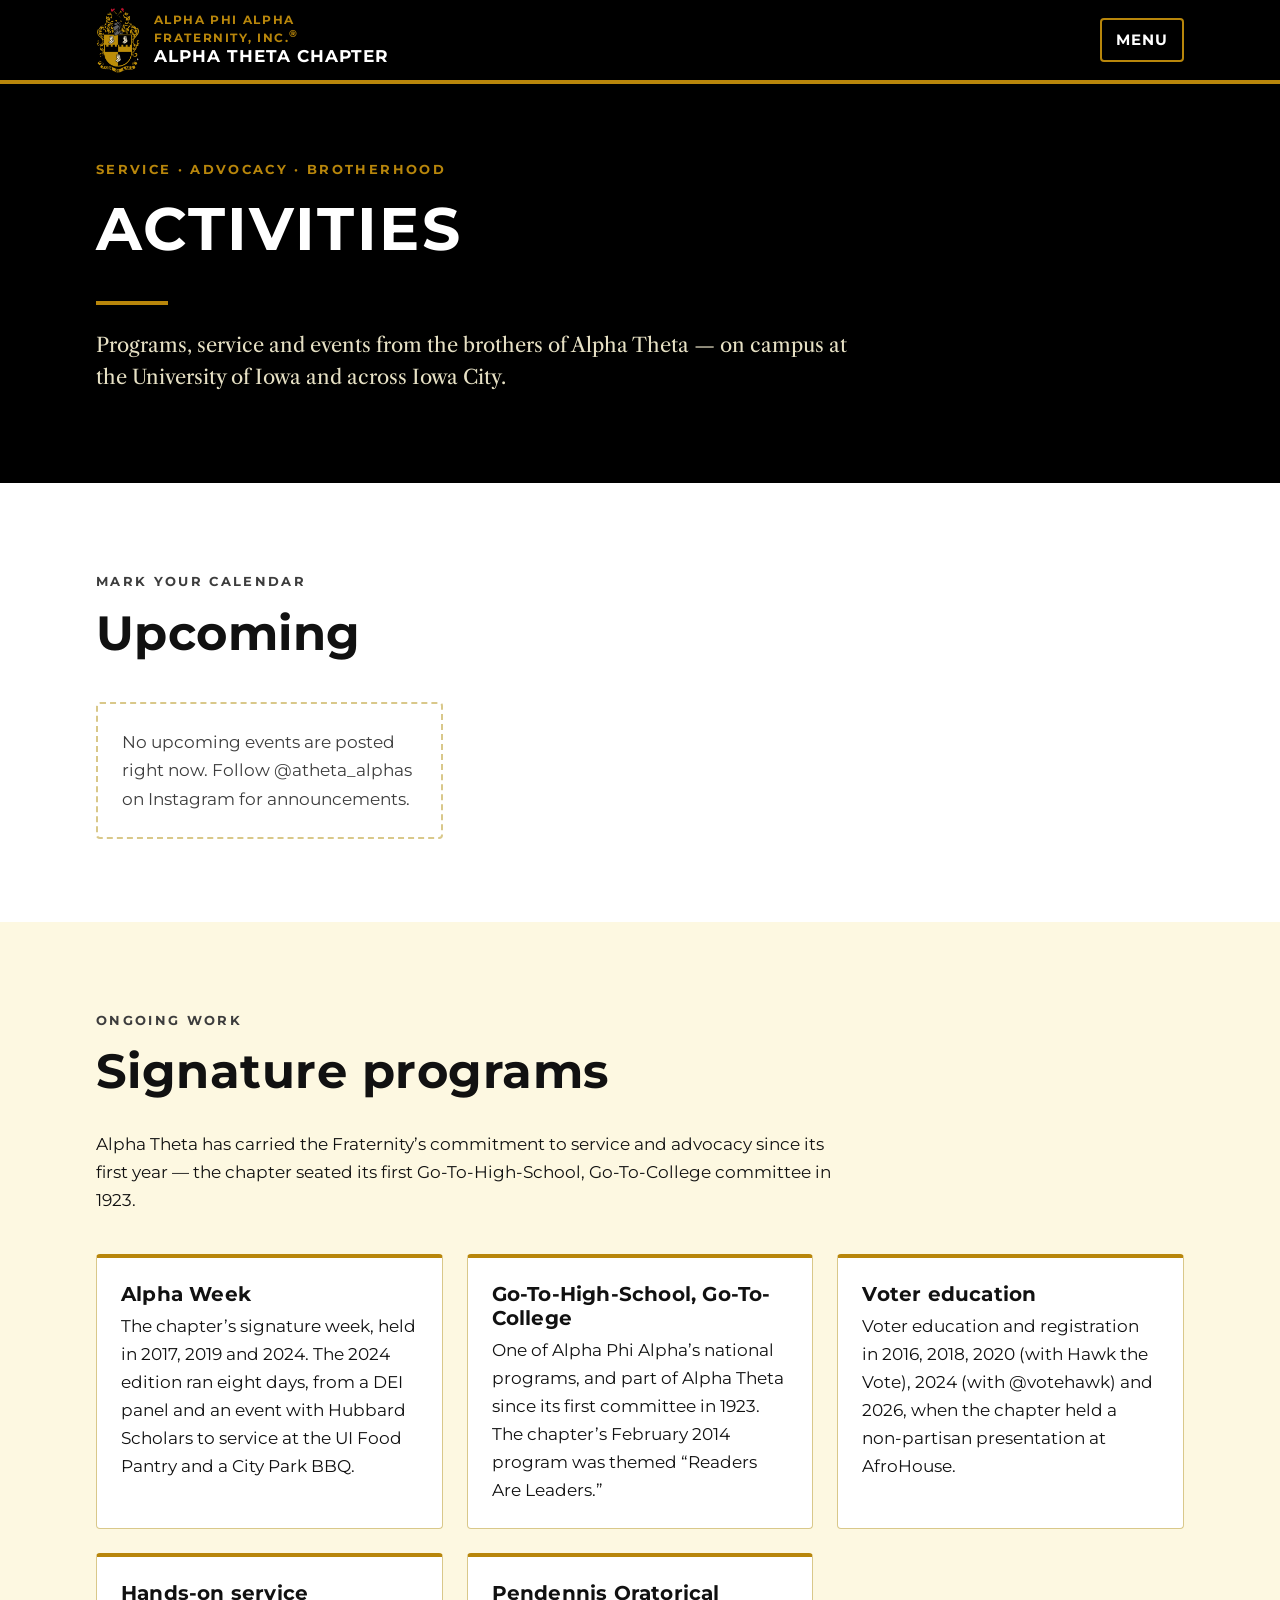
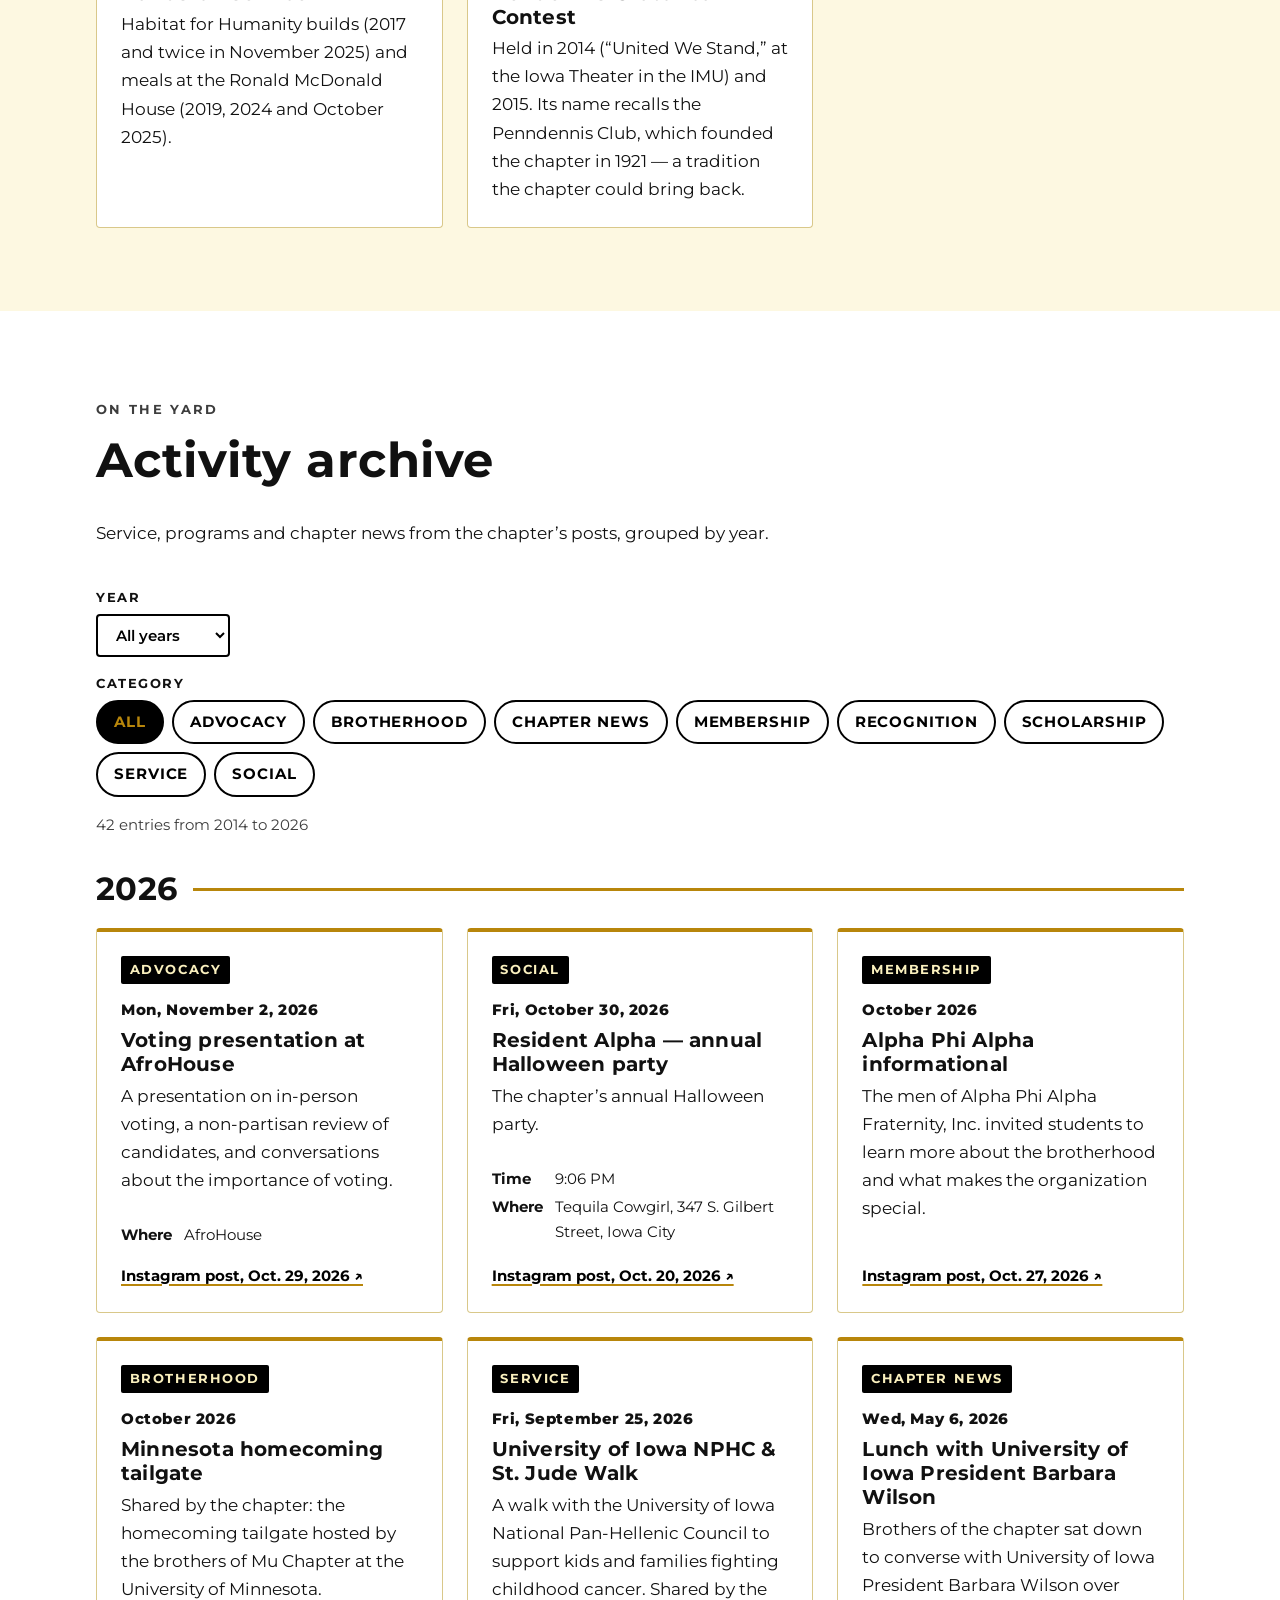
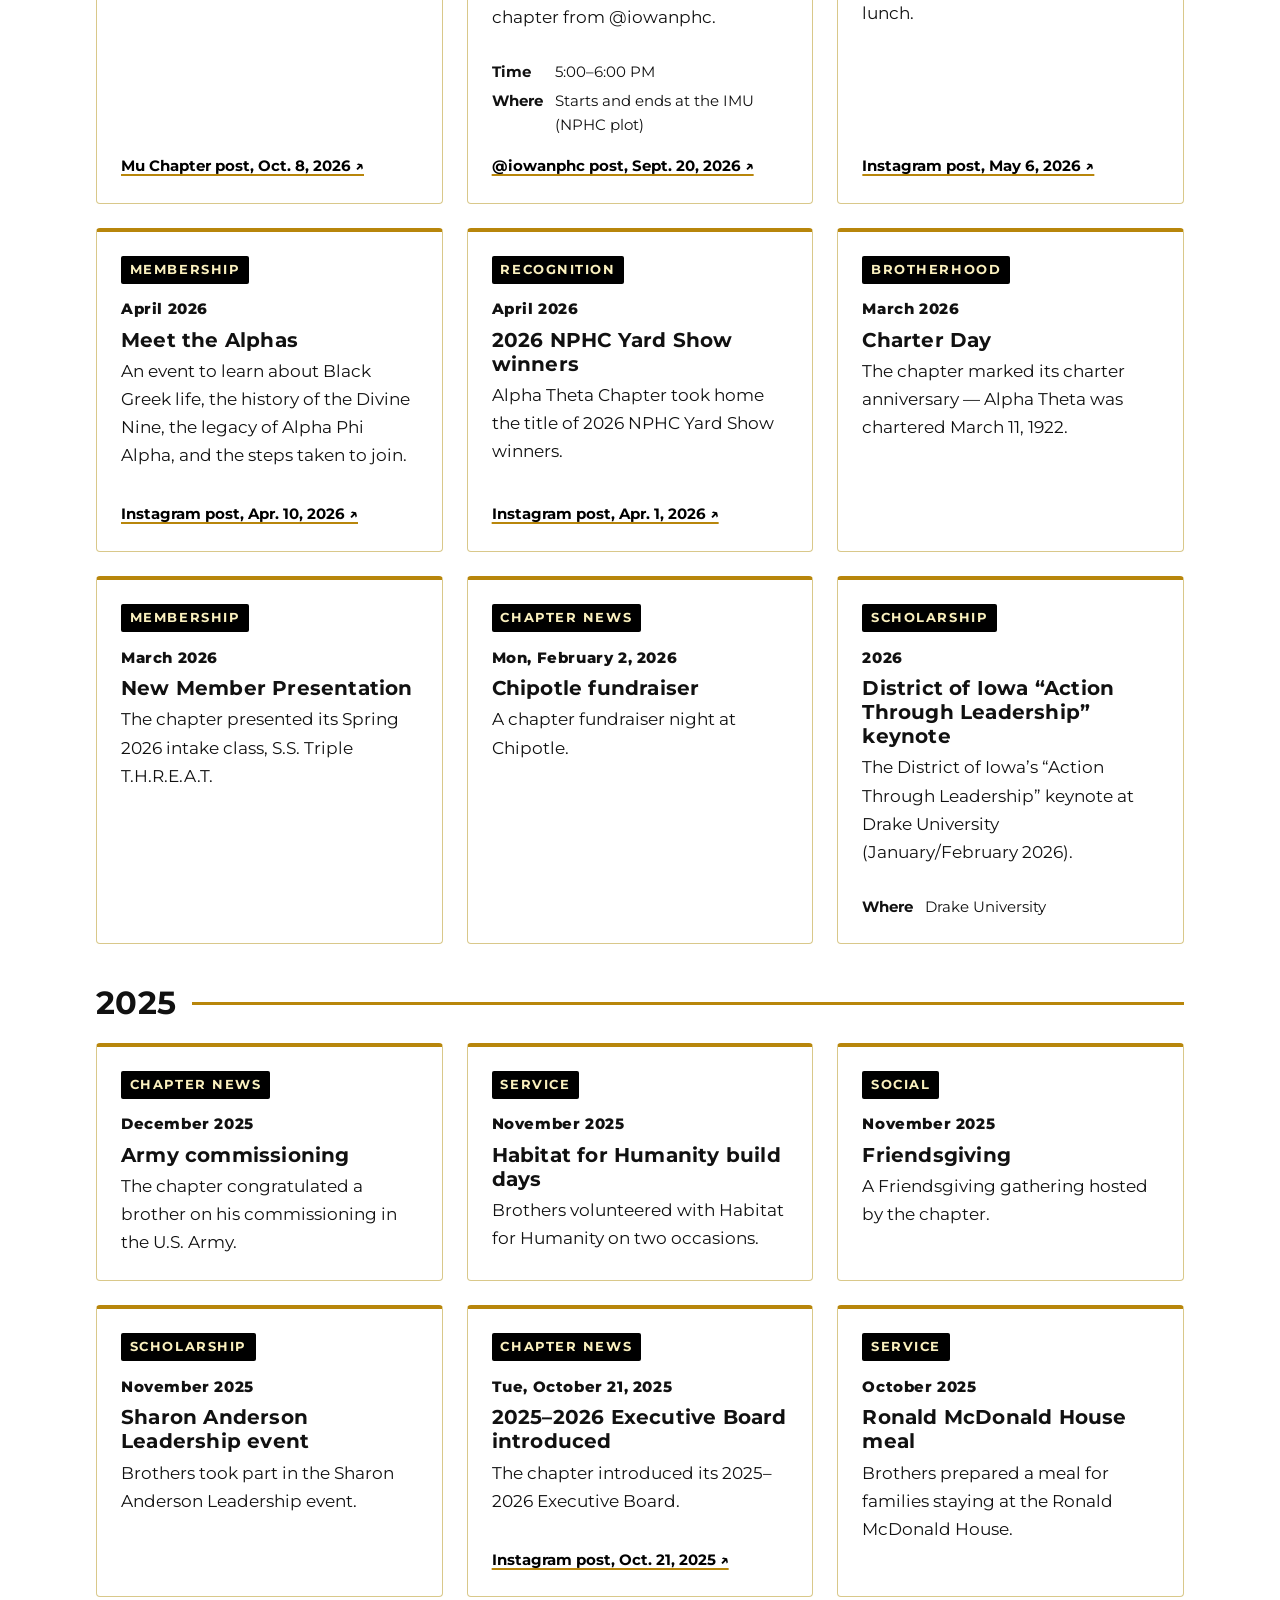
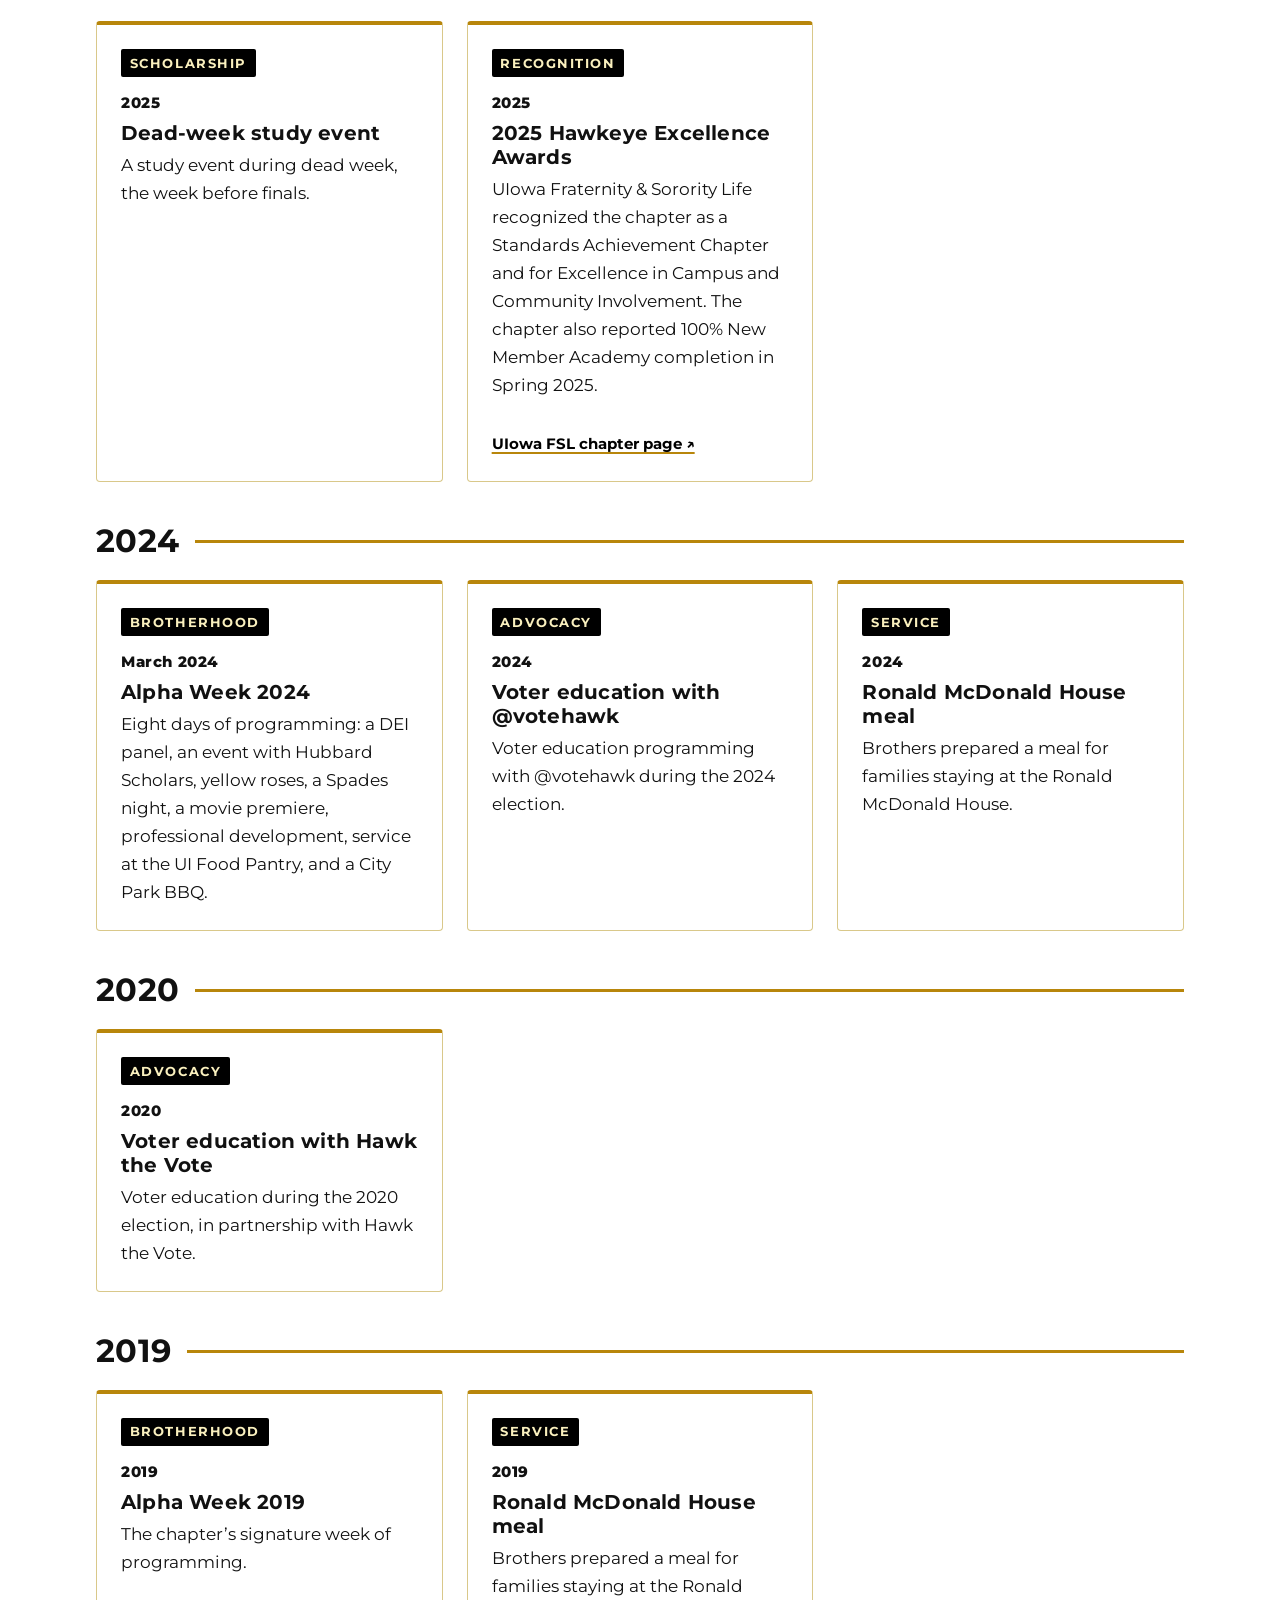
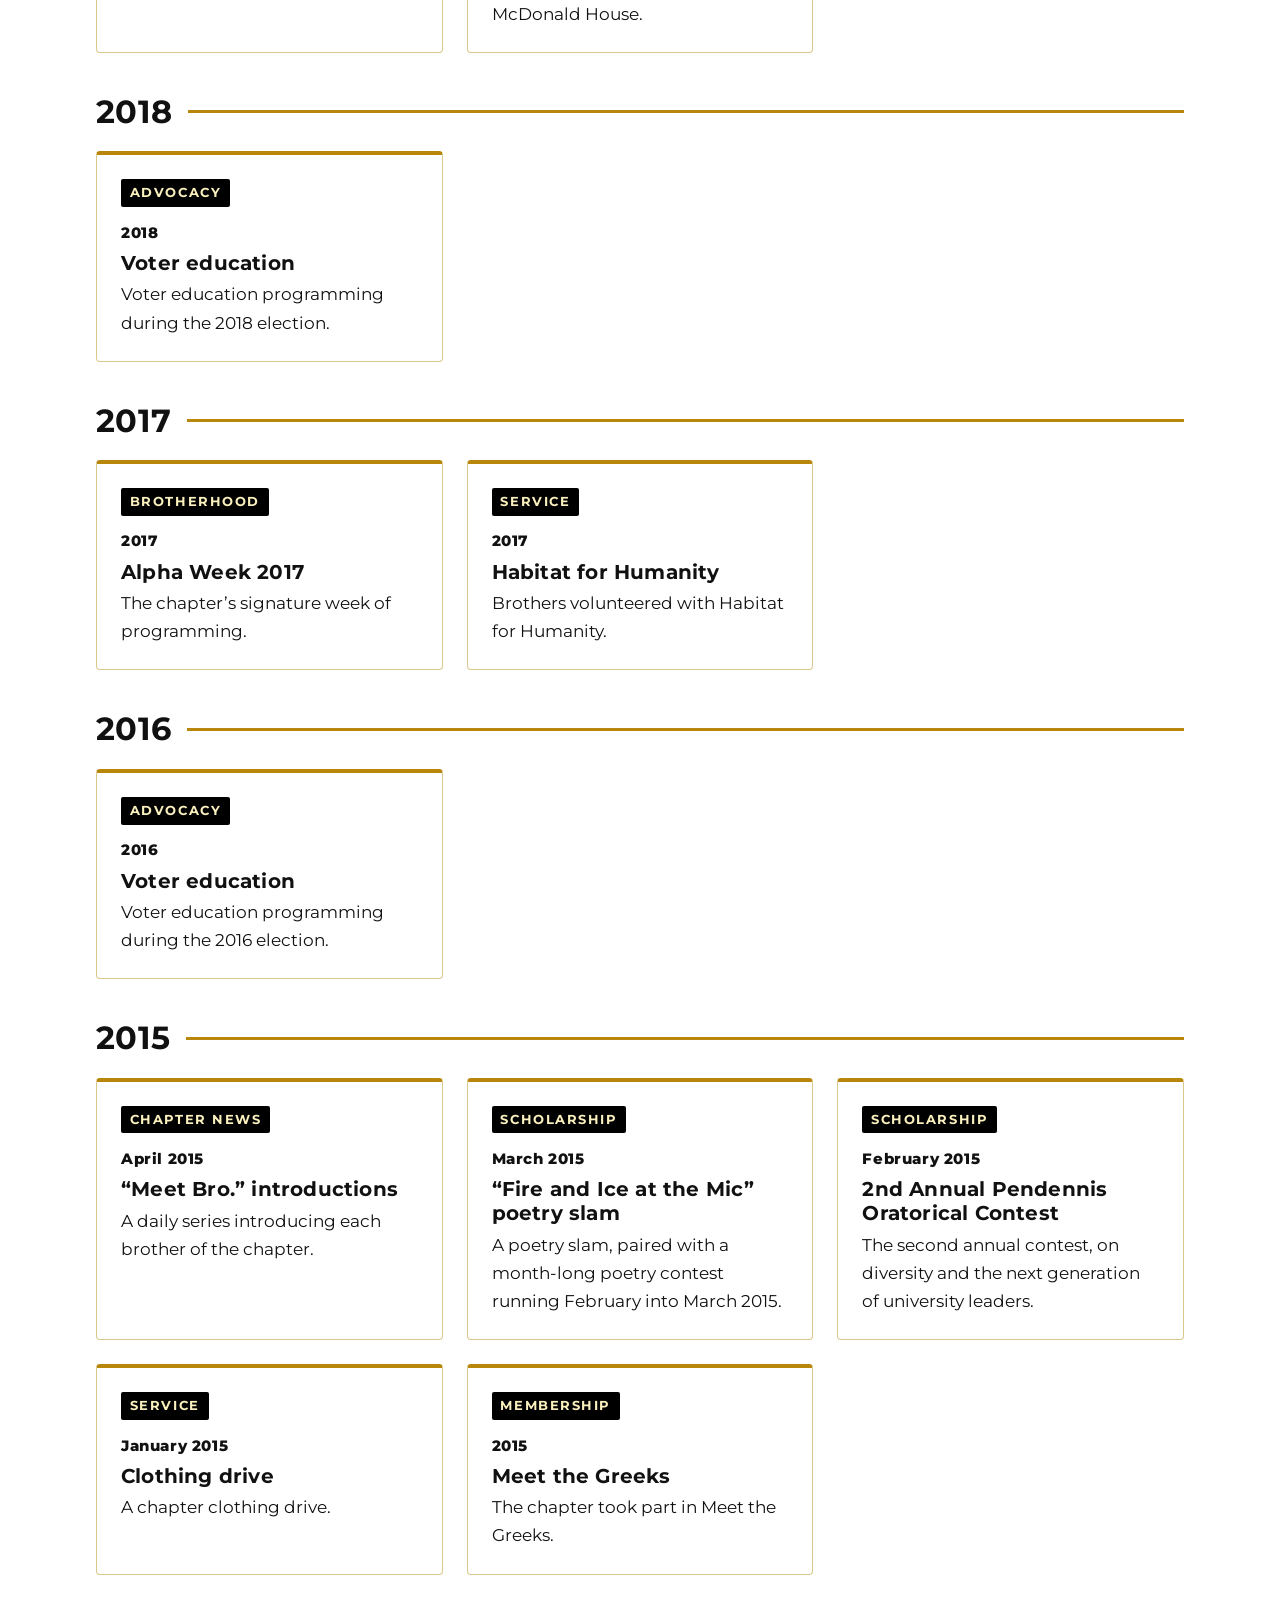
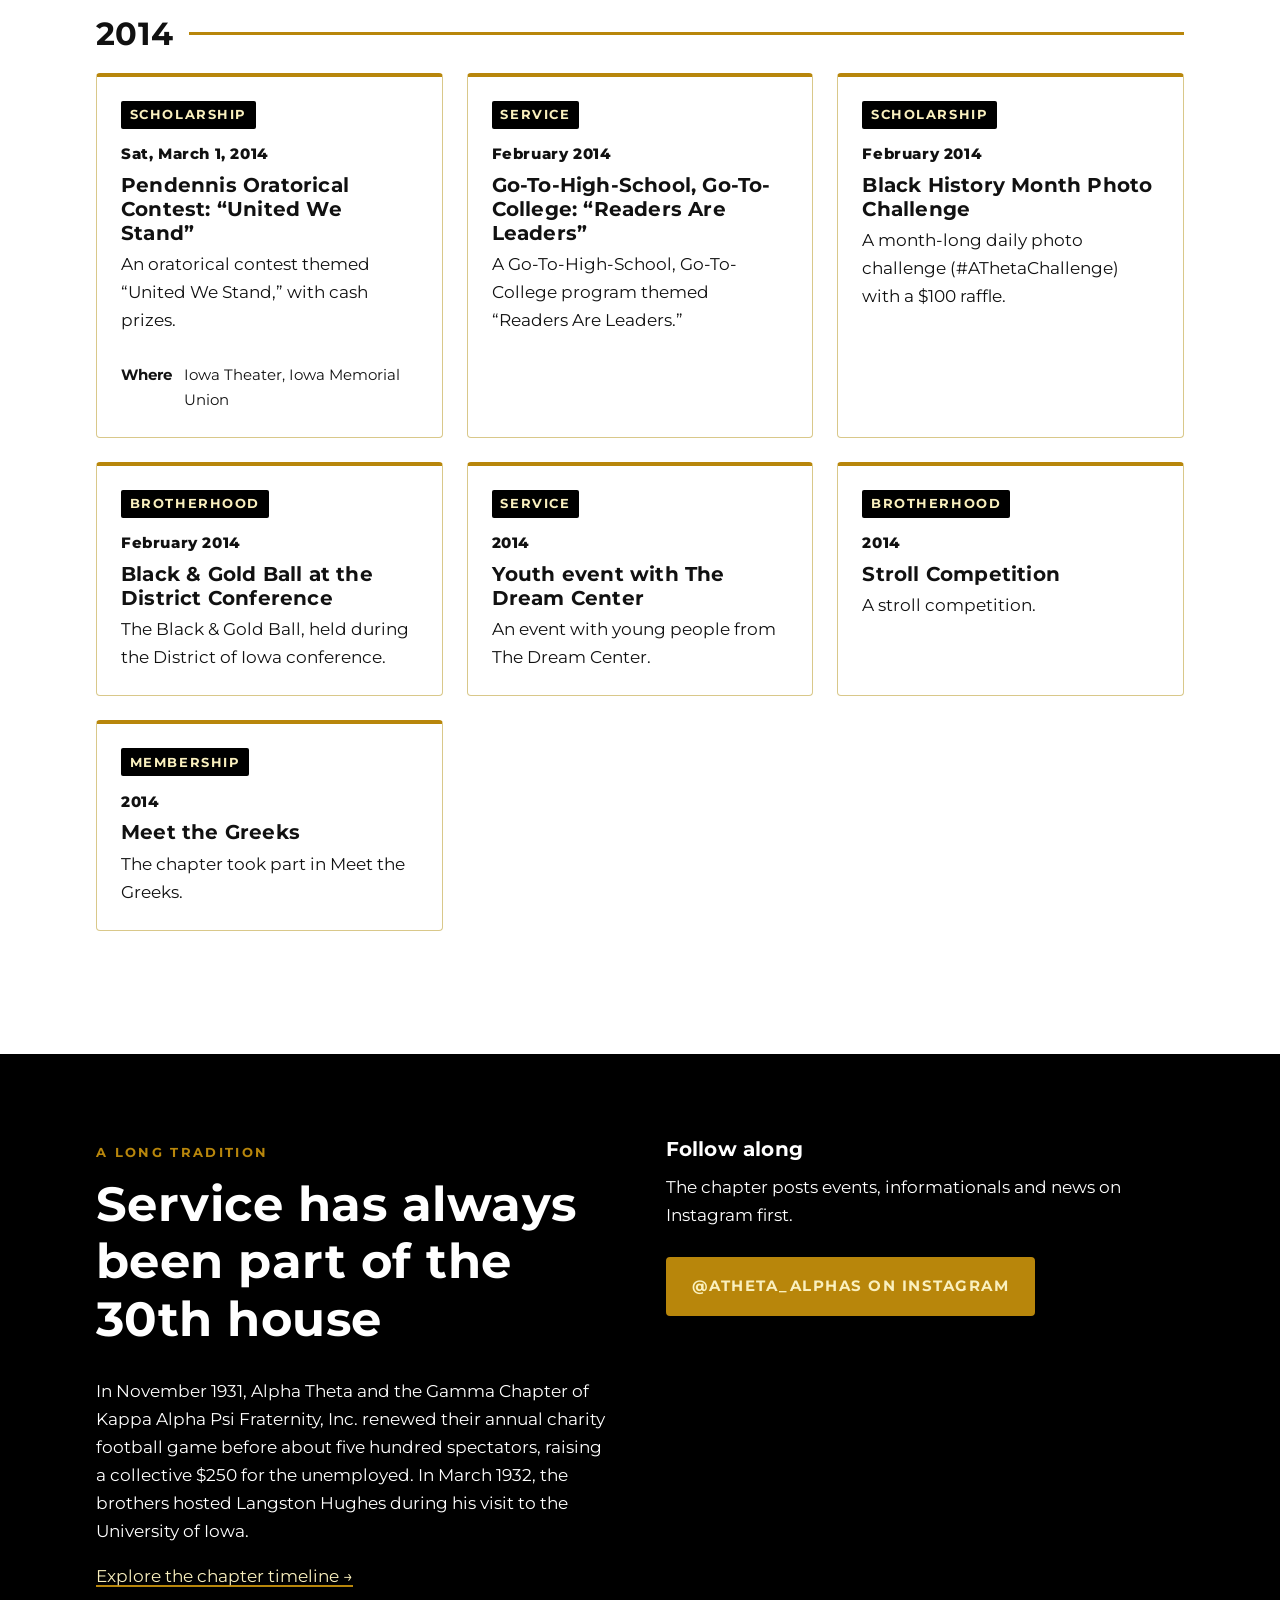
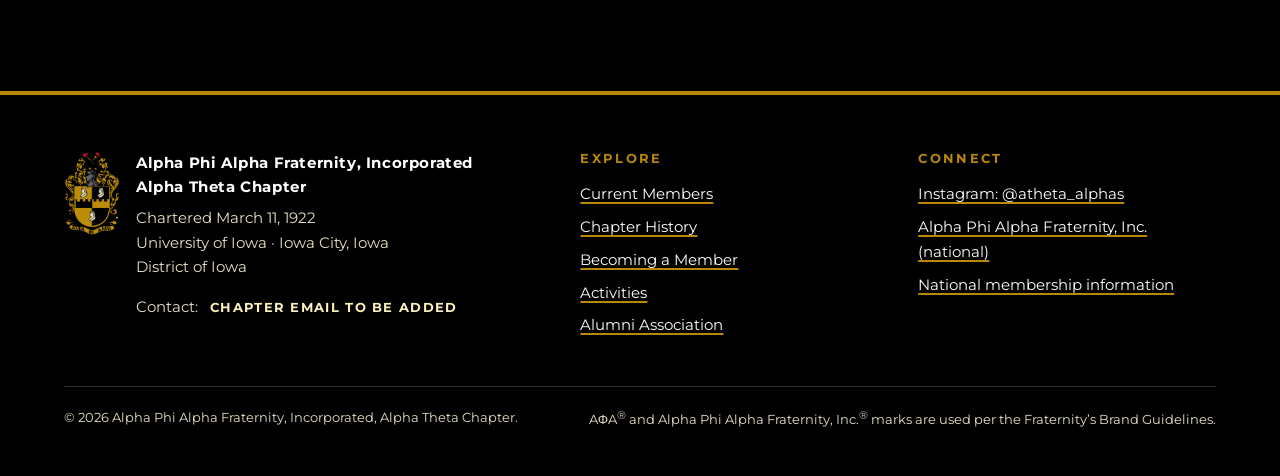
==== commit 84ce0545: "Alumni Association and Activities Fix" ====
--- a/Alpha (TEMP)/activities.html
+++ b/Alpha (TEMP)/activities.html
@@ -32,6 +32,7 @@
           <li><a href="history.html">Chapter History</a></li>
           <li><a href="membership.html">Becoming a Member</a></li>
           <li><a href="activities.html" aria-current="page">Activities</a></li>
+          <li><a href="https://givebutter.com/alphathetasupport" rel="noopener">Alumni Association</a></li>
         </ul>
       </nav>
     </div>
@@ -138,6 +139,7 @@
           <li><a href="history.html">Chapter History</a></li>
           <li><a href="membership.html">Becoming a Member</a></li>
           <li><a href="activities.html">Activities</a></li>
+          <li><a href="https://givebutter.com/alphathetasupport" rel="noopener">Alumni Association</a></li>
         </ul>
       </div>
       <div>
--- a/Alpha (TEMP)/css/styles.css
+++ b/Alpha (TEMP)/css/styles.css
@@ -70,6 +70,9 @@
 
 img { max-width: 100%; height: auto; display: block; }
 
+/* Keep the hidden attribute working on elements whose class sets a display value (e.g. .card). */
+[hidden] { display: none !important; }
+
 h1, h2, h3, h4 {
   font-family: var(--font-primary);
   line-height: 1.2;
@@ -131,7 +134,8 @@
   font-size: 0.72rem; font-weight: 700; letter-spacing: 0.14em; text-transform: uppercase;
   color: var(--apa-old-gold); white-space: nowrap;
 }
-.brand-chapter { font-size: 1.05rem; font-weight: 700; letter-spacing: 0.06em; text-transform: uppercase; }
+.brand-chapter { font-size: 1.05rem; font-weight: 700; letter-spacing: 0.06em; text-transform: uppercase; white-space: nowrap; }
+.brand { flex-shrink: 0; }
 
 .nav-toggle {
   display: none;
@@ -143,15 +147,15 @@
 
 .site-nav ul { list-style: none; margin: 0; padding: 0; display: flex; gap: 0.25rem; }
 .site-nav a {
-  display: block; padding: 0.6rem 0.8rem;
+  display: block; padding: 0.6rem 0.6rem;
   color: var(--text-on-dark); text-decoration: none;
-  font-size: var(--fs-sm); font-weight: 600; letter-spacing: 0.06em; text-transform: uppercase;
+  font-size: 0.875rem; font-weight: 600; letter-spacing: 0.05em; text-transform: uppercase;
   border-bottom: 3px solid transparent; white-space: nowrap;
 }
 .site-nav a:hover { color: var(--apa-cream); border-bottom-color: var(--apa-old-gold); }
 .site-nav a[aria-current="page"] { color: var(--apa-old-gold); border-bottom-color: var(--apa-old-gold); }
 
-@media (max-width: 1140px) {
+@media (max-width: 1340px) {
   .nav-toggle { display: inline-block; }
   .site-nav { position: absolute; left: 0; right: 0; top: 100%; background: var(--apa-black); border-bottom: 4px solid var(--apa-old-gold); }
   .site-nav[data-open="false"] { display: none; }
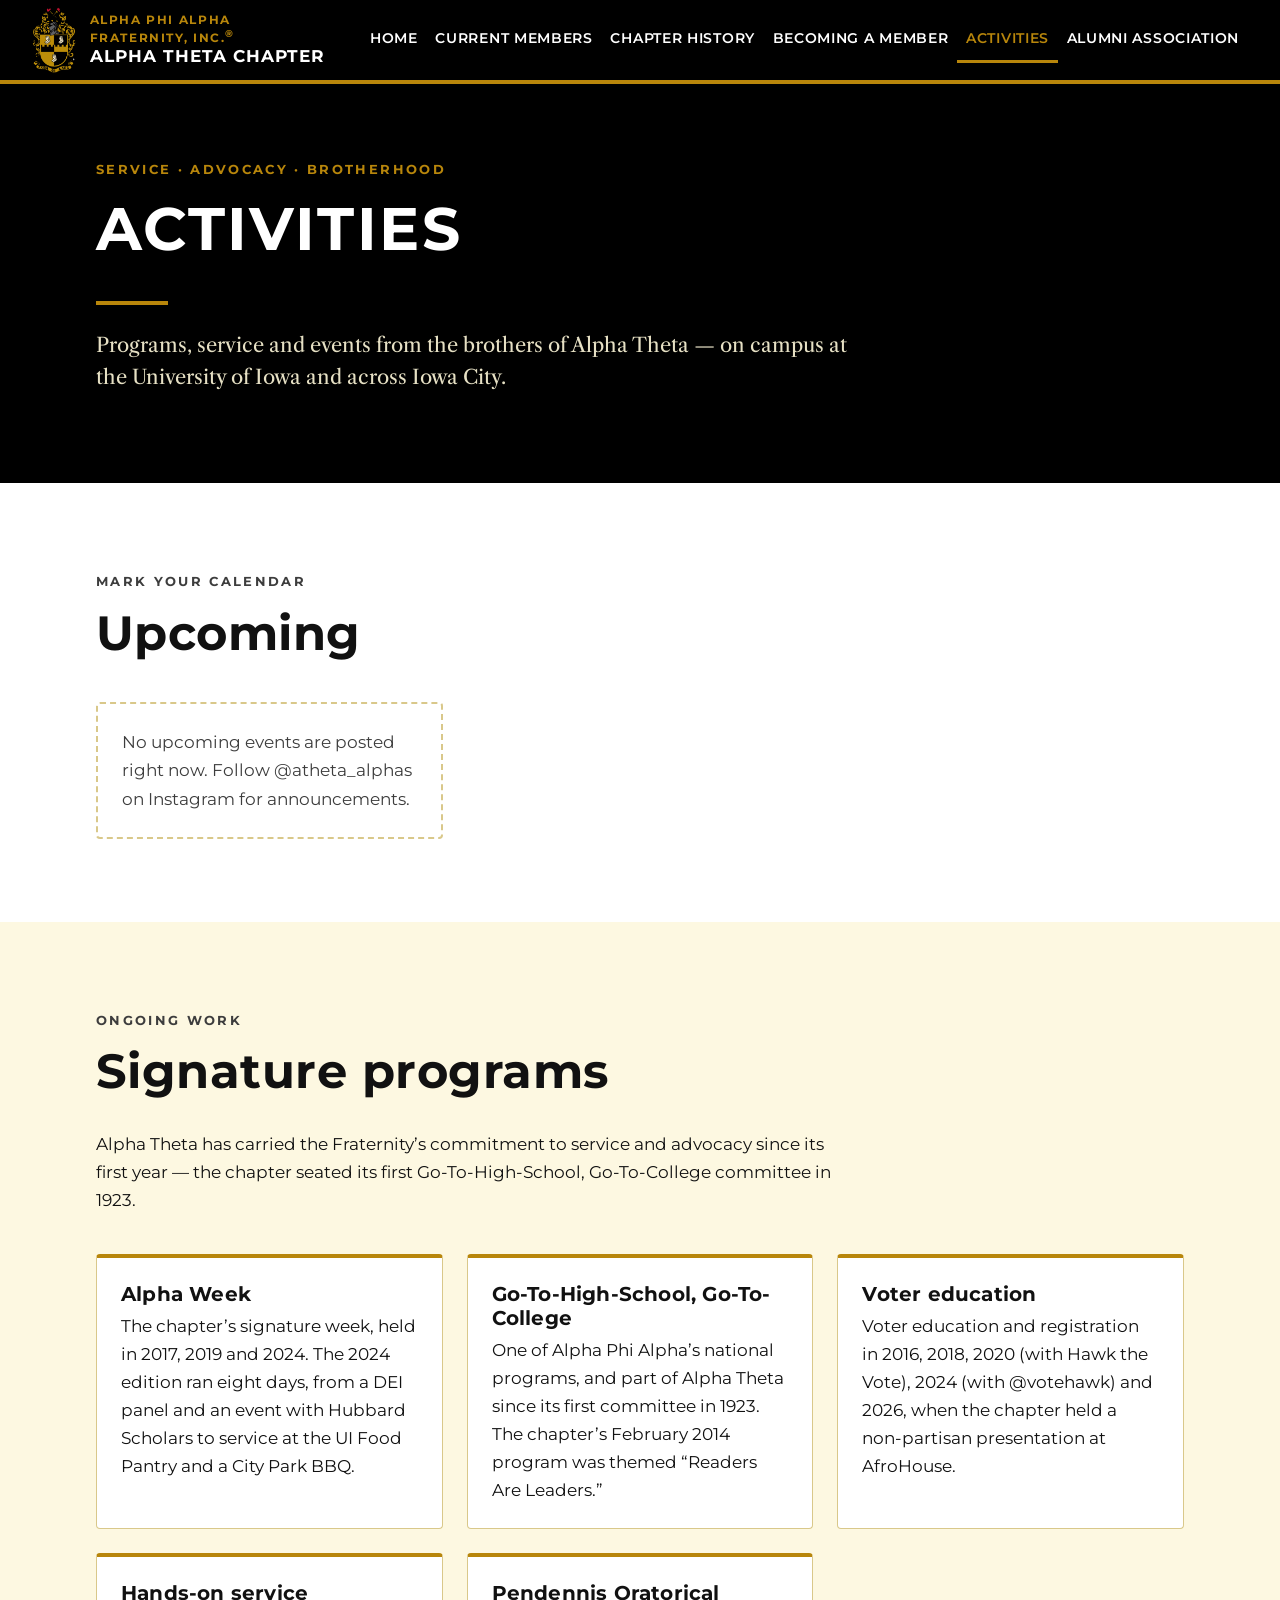
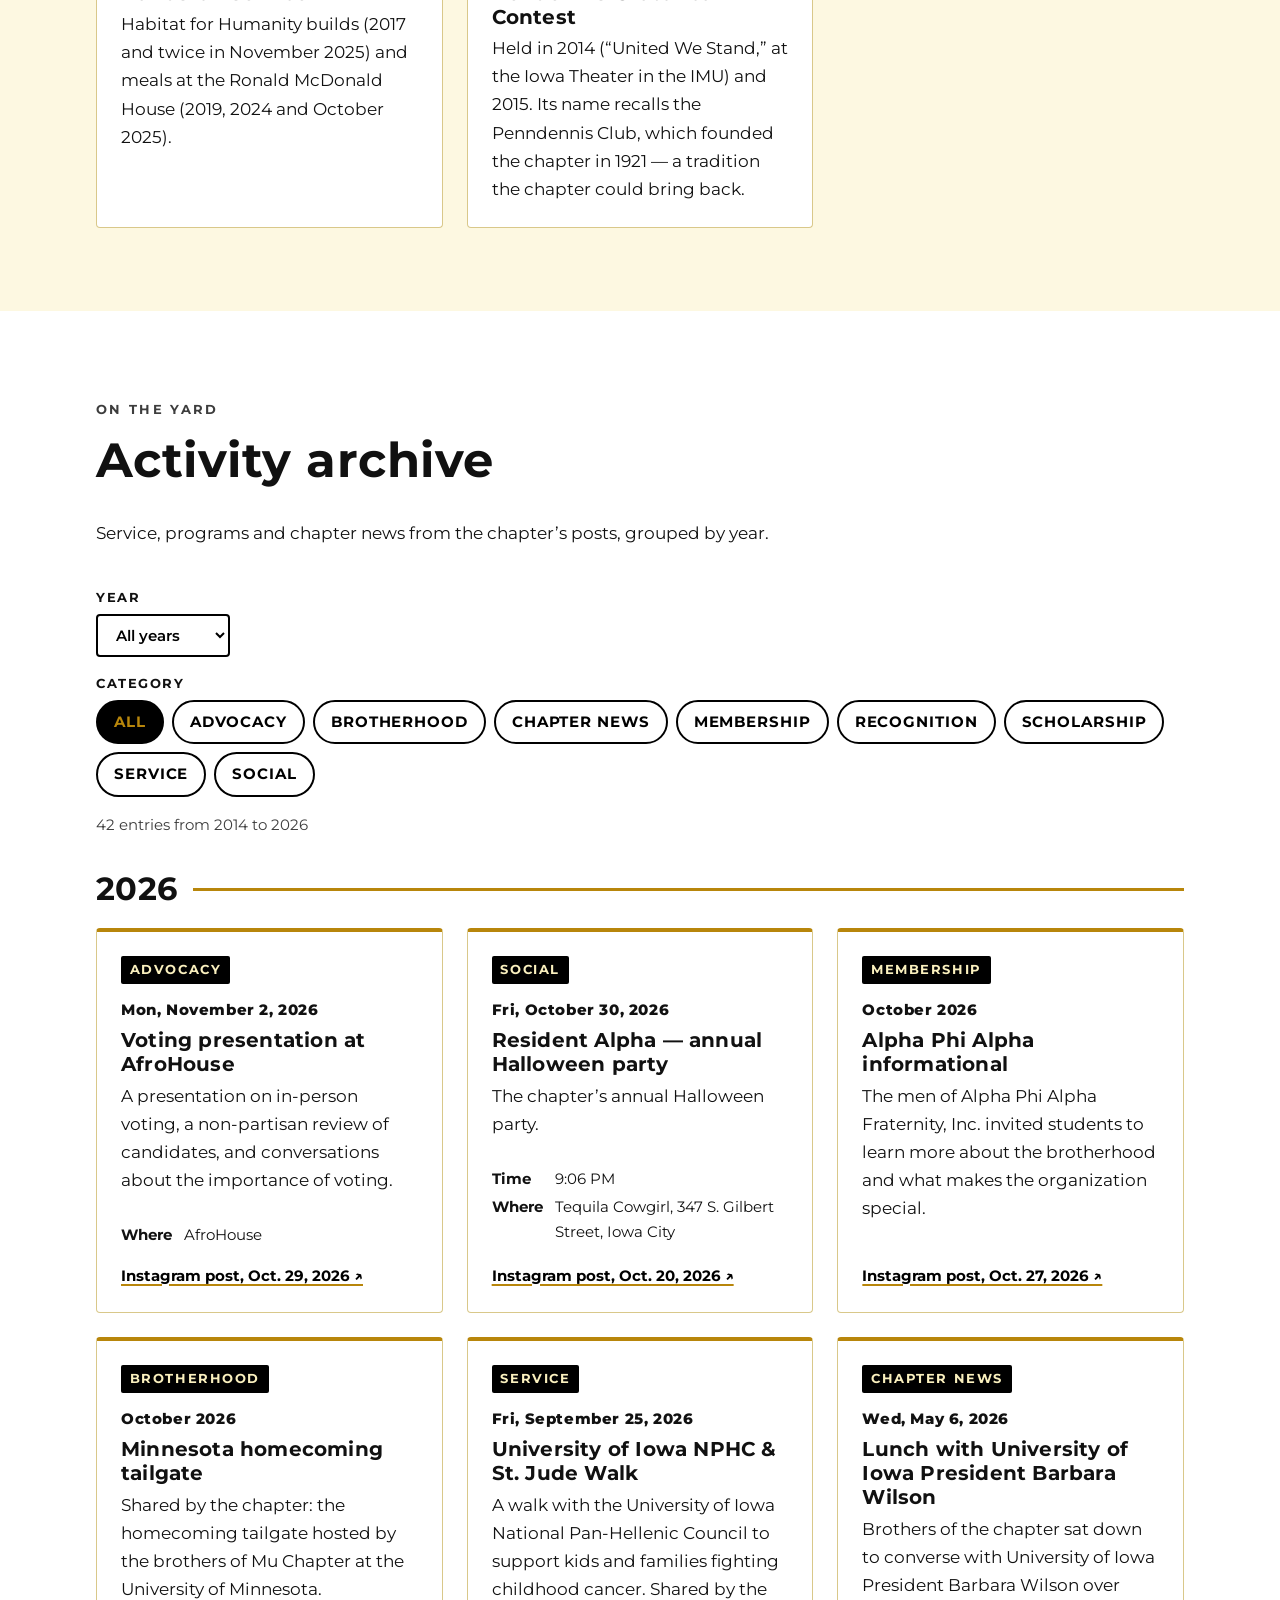
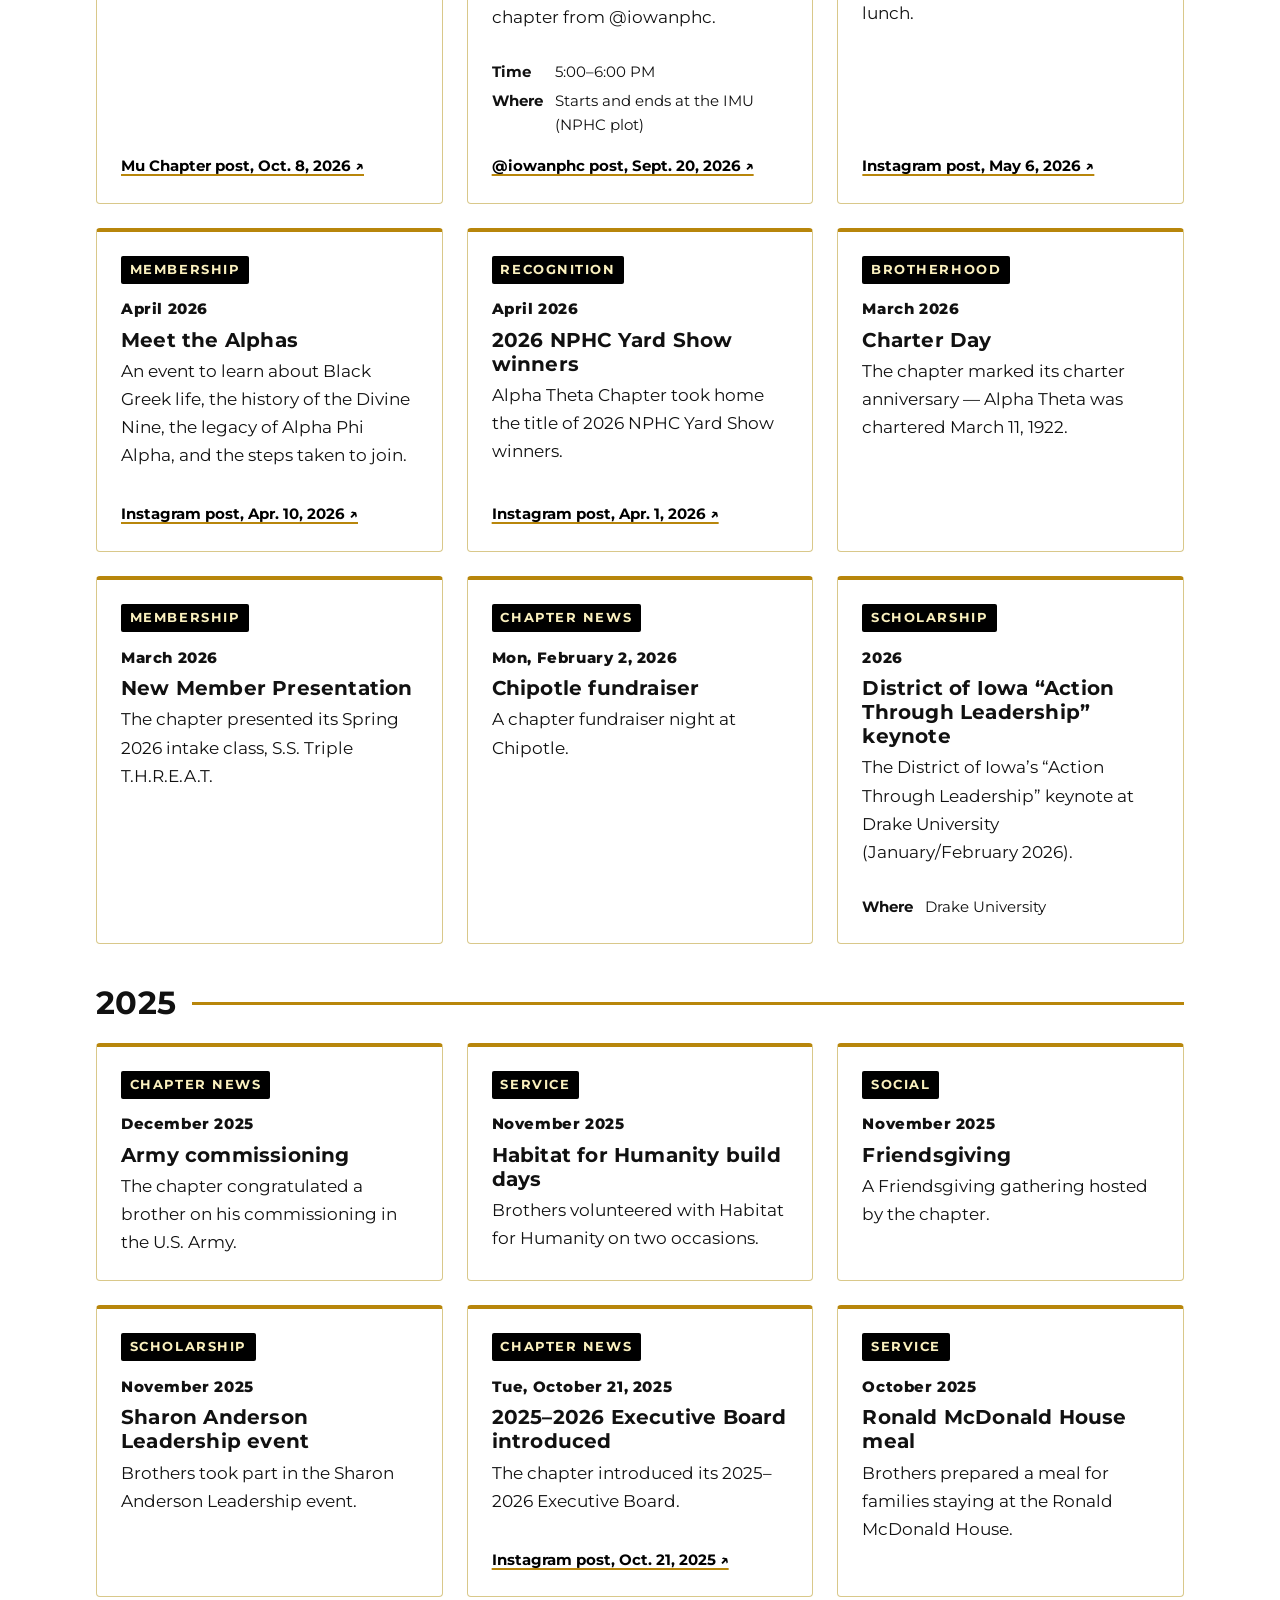
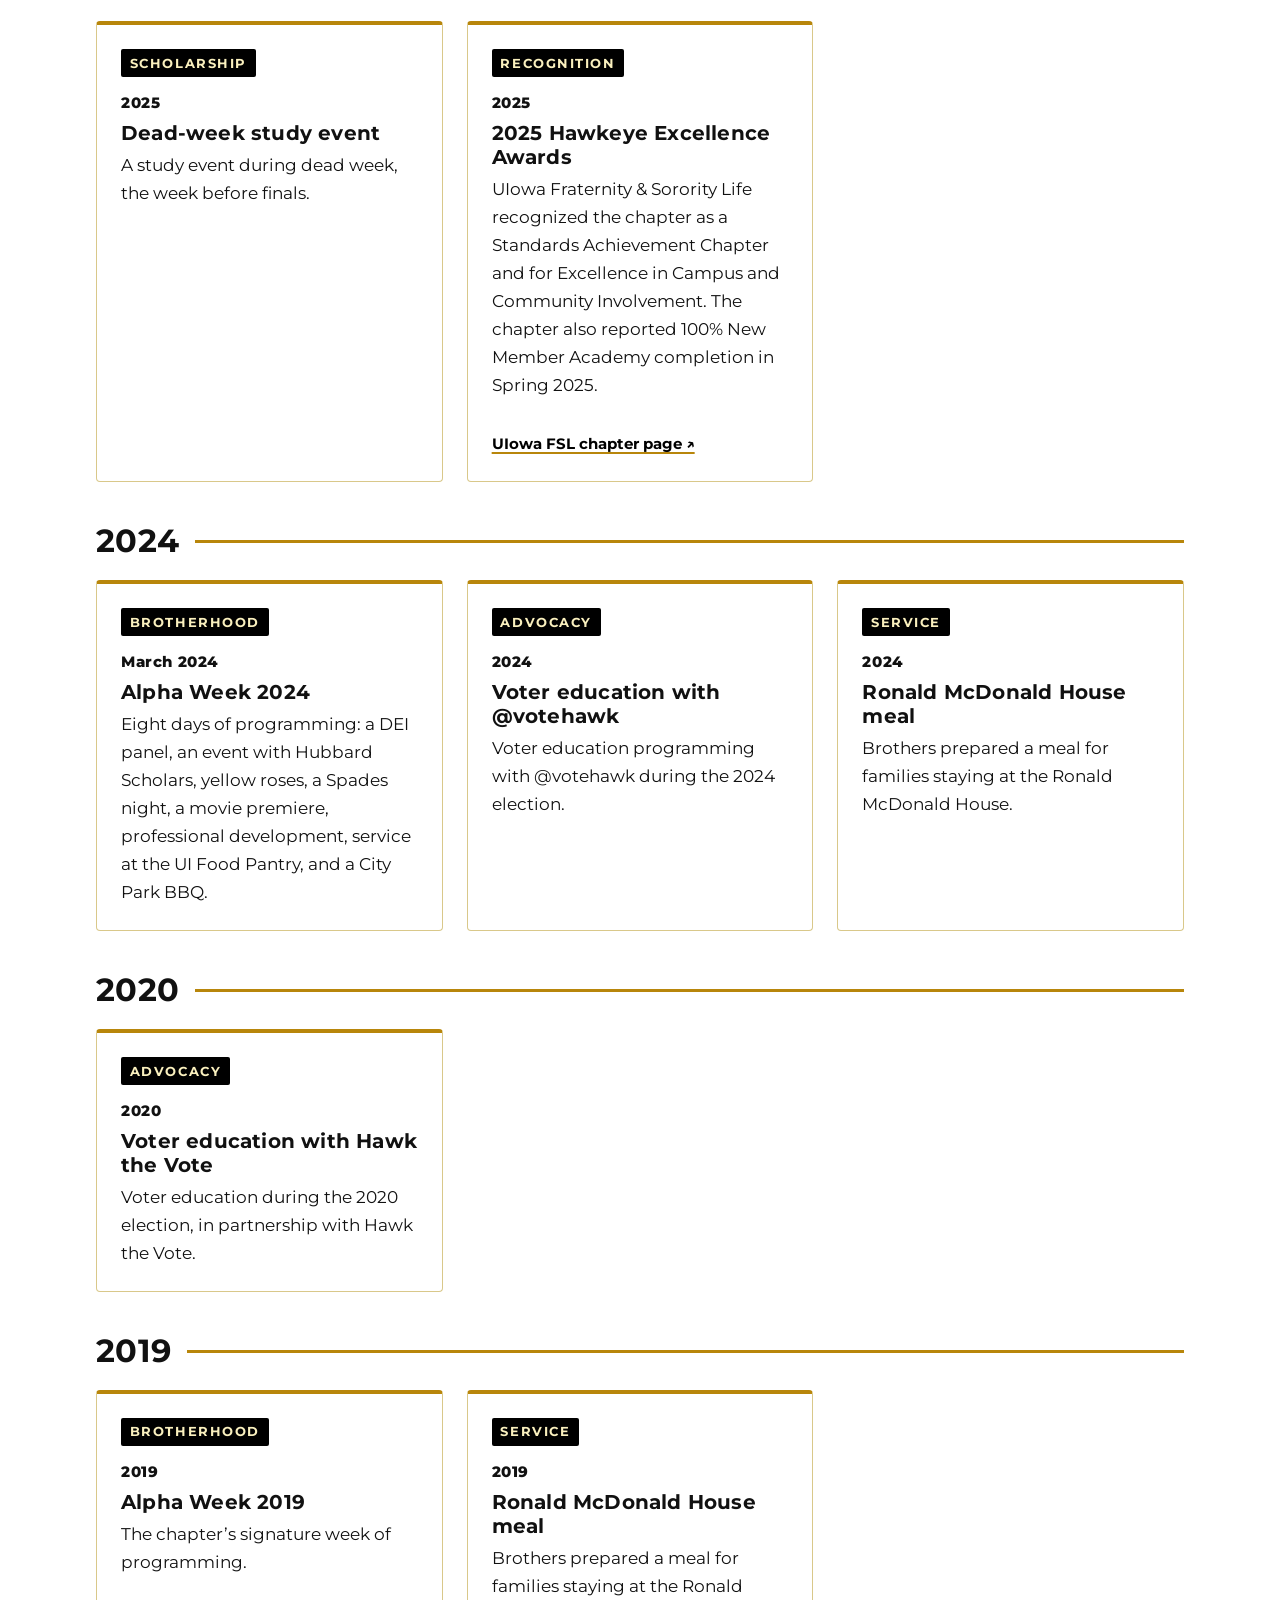
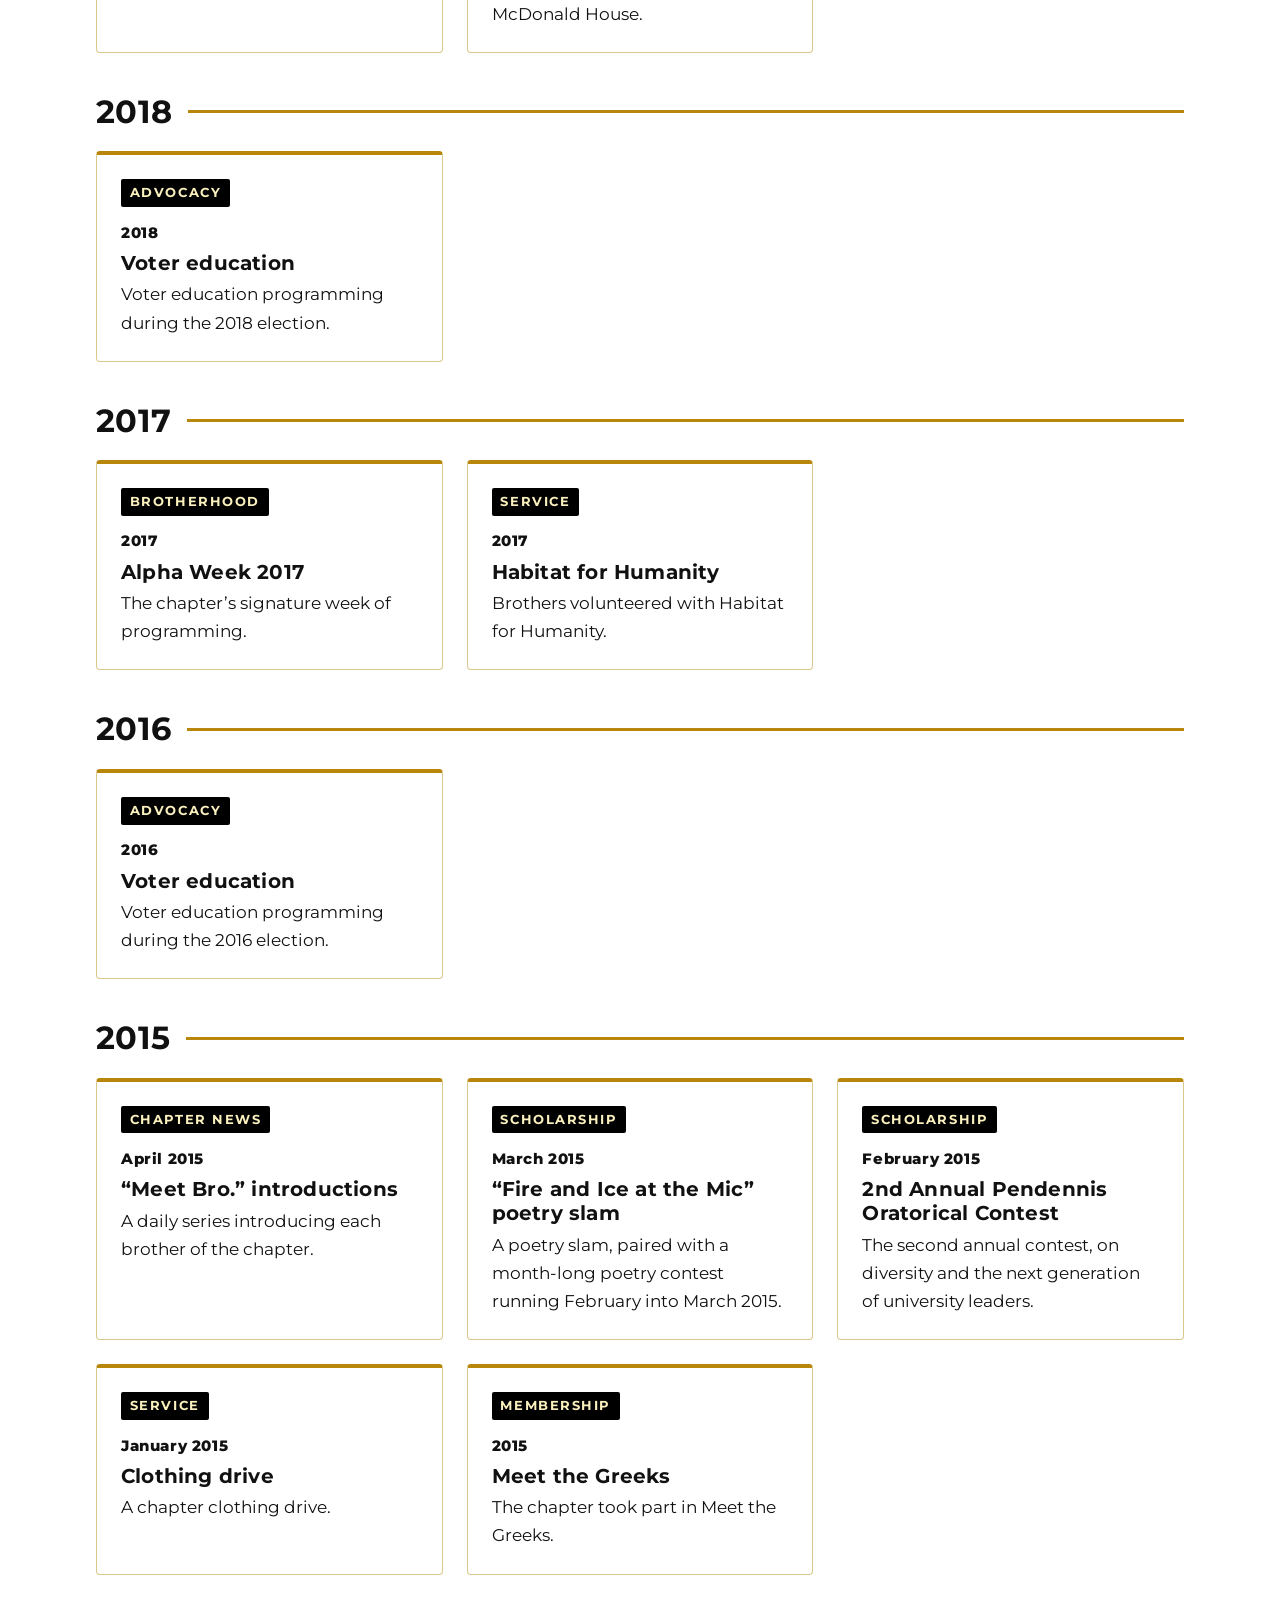
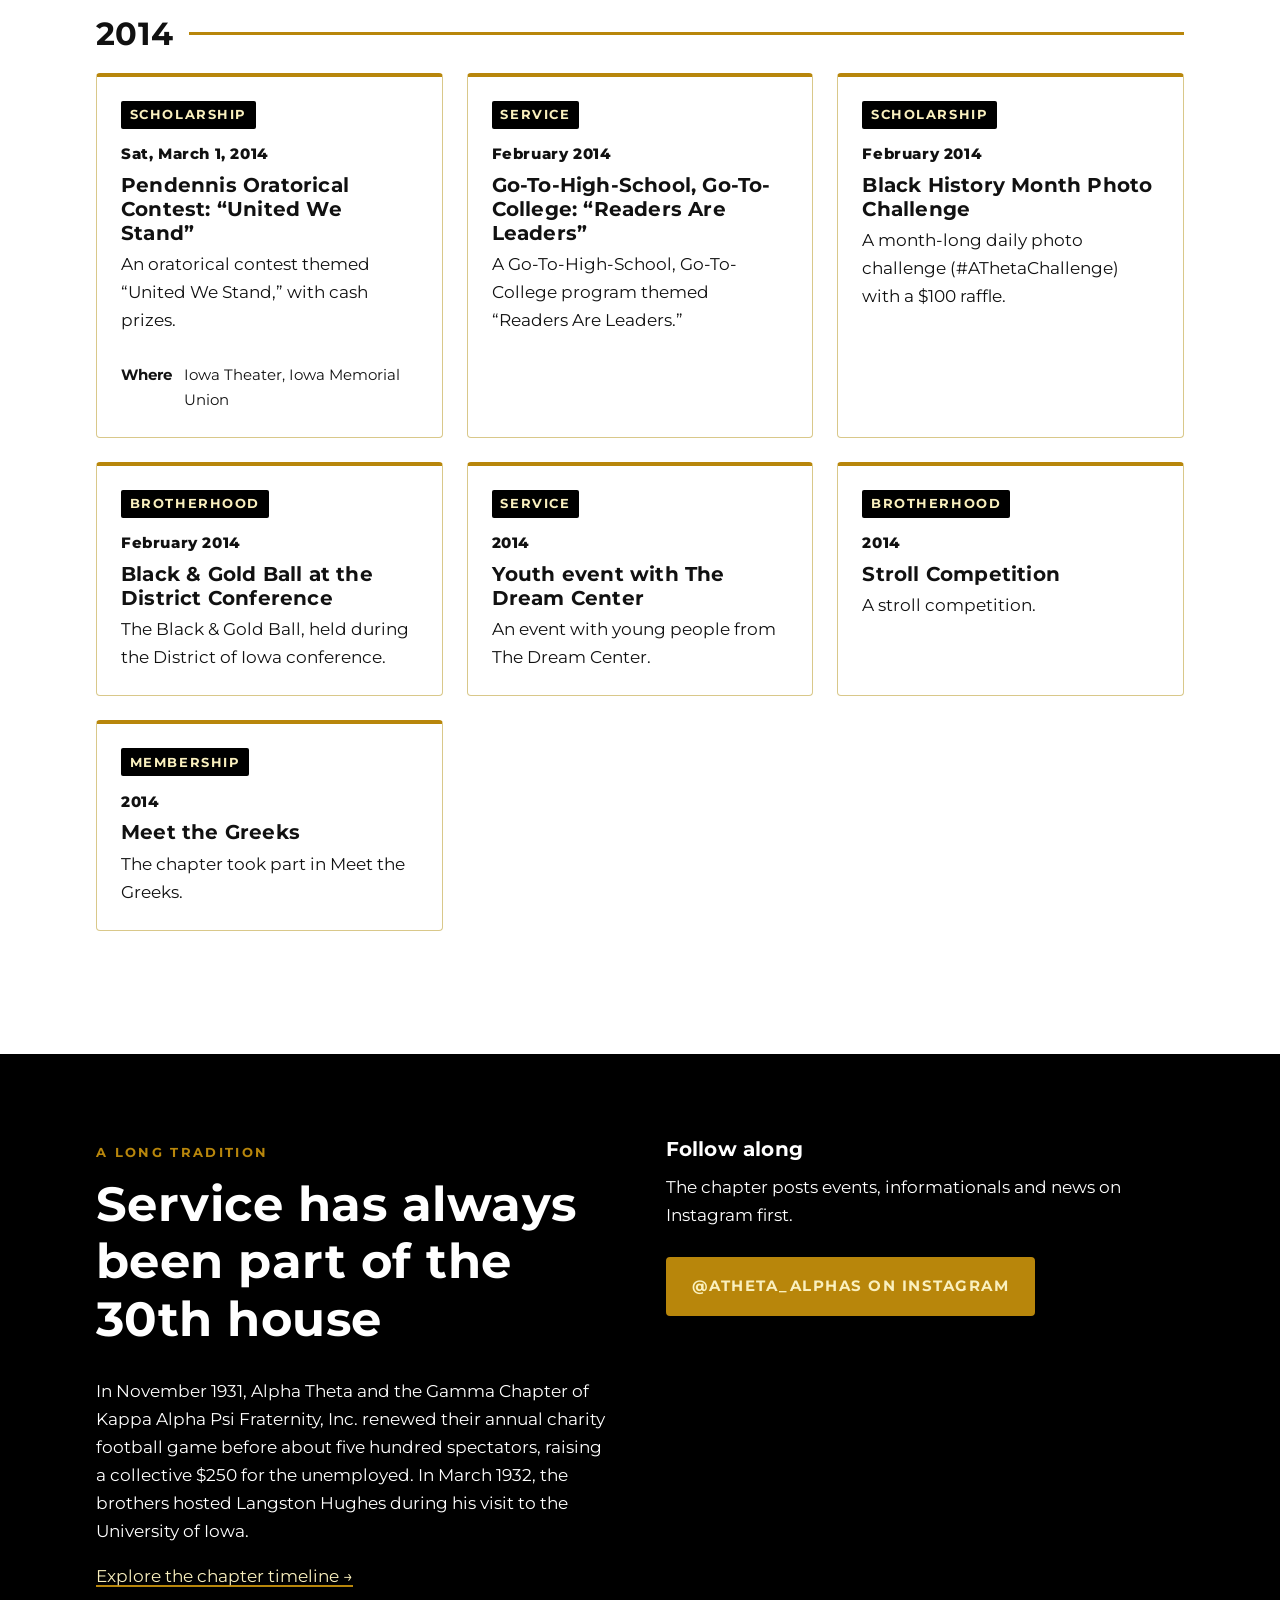
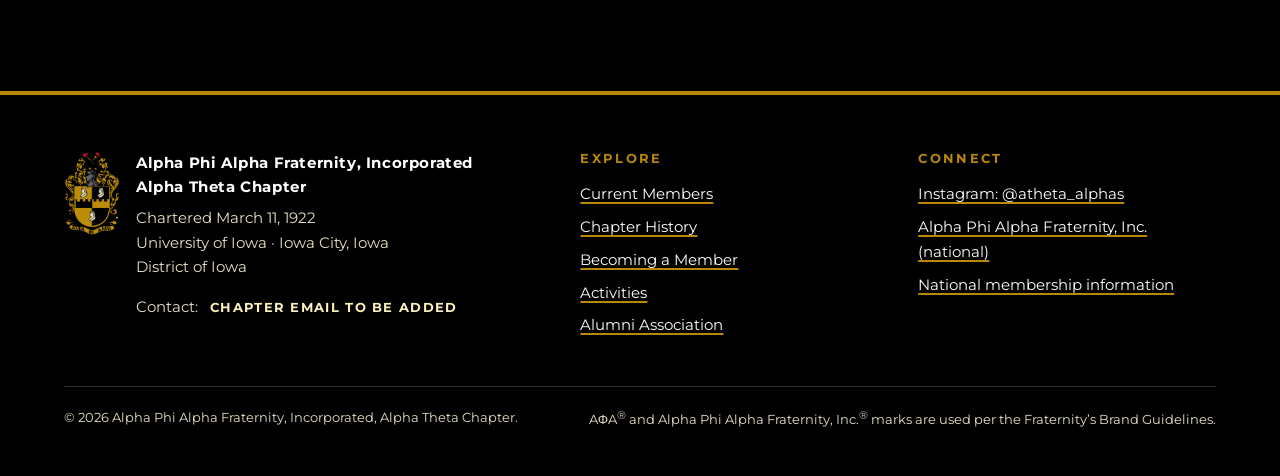
==== commit d663ecd0: "Activities Page Fix and Header Fix" ====
--- a/Alpha (TEMP)/activities.html
+++ b/Alpha (TEMP)/activities.html
@@ -8,7 +8,7 @@
   <link rel="preconnect" href="https://fonts.googleapis.com">
   <link rel="preconnect" href="https://fonts.gstatic.com" crossorigin>
   <link href="https://fonts.googleapis.com/css2?family=Libre+Caslon+Text:ital,wght@0,400;0,700;1,400&family=Montserrat:wght@400;600;700;800&display=swap" rel="stylesheet">
-  <link rel="stylesheet" href="css/styles.css">
+  <link rel="stylesheet" href="css/styles.css?v=20261113">
   <link rel="icon" href="images/coat-of-arms.jpg">
 </head>
 <body>
@@ -157,7 +157,7 @@
     </div>
   </footer>
 
-  <script src="data/activities.js"></script>
-  <script src="js/site.js"></script>
+  <script src="data/activities.js?v=20261113"></script>
+  <script src="js/site.js?v=20261113"></script>
 </body>
 </html>
--- a/Alpha (TEMP)/css/styles.css
+++ b/Alpha (TEMP)/css/styles.css
@@ -123,6 +123,7 @@
 .header-inner {
   display: flex; align-items: center; justify-content: space-between; gap: 1rem;
   min-height: 5rem;
+  max-width: 90rem; /* wider than page content so the logo and all tabs fit on one row */
 }
 .brand {
   display: flex; align-items: center; gap: 0.85rem;
@@ -145,9 +146,9 @@
   padding: 0.5rem 0.85rem; cursor: pointer;
 }
 
-.site-nav ul { list-style: none; margin: 0; padding: 0; display: flex; gap: 0.25rem; }
+.site-nav ul { list-style: none; margin: 0; padding: 0; display: flex; gap: 0; }
 .site-nav a {
-  display: block; padding: 0.6rem 0.6rem;
+  display: block; padding: 0.6rem 0.55rem;
   color: var(--text-on-dark); text-decoration: none;
   font-size: 0.875rem; font-weight: 600; letter-spacing: 0.05em; text-transform: uppercase;
   border-bottom: 3px solid transparent; white-space: nowrap;
@@ -155,18 +156,23 @@
 .site-nav a:hover { color: var(--apa-cream); border-bottom-color: var(--apa-old-gold); }
 .site-nav a[aria-current="page"] { color: var(--apa-old-gold); border-bottom-color: var(--apa-old-gold); }
 
-@media (max-width: 1340px) {
-  .nav-toggle { display: inline-block; }
-  .site-nav { position: absolute; left: 0; right: 0; top: 100%; background: var(--apa-black); border-bottom: 4px solid var(--apa-old-gold); }
-  .site-nav[data-open="false"] { display: none; }
-  .site-nav ul { flex-direction: column; padding: 0.5rem var(--gutter) 1rem; }
-  .site-nav a { padding: 0.85rem 0.25rem; border-bottom: 1px solid #2a2a2a; }
-  .js-off .site-nav { position: static; display: block; }
-}
+/* Compact header (Menu button). js/site.js adds .nav-compact to <html> whenever the
+   tabs don't fit beside the logo, so the header never overlaps at any width, zoom
+   level or font size. */
+.nav-compact .nav-toggle { display: inline-block; }
+.nav-compact .site-nav { position: absolute; left: 0; right: 0; top: 100%; background: var(--apa-black); border-bottom: 4px solid var(--apa-old-gold); }
+.nav-compact .site-nav[data-open="false"] { display: none; }
+.nav-compact .site-nav ul { flex-direction: column; padding: 0.5rem var(--gutter) 1rem; }
+.nav-compact .site-nav a { padding: 0.85rem 0.25rem; border-bottom: 1px solid #2a2a2a; }
+/* Without JavaScript, let the tabs wrap below the logo instead of overlapping it. */
+.js-off .header-inner { flex-wrap: wrap; }
+.js-off .site-nav ul { flex-wrap: wrap; }
 @media (max-width: 420px) {
   .brand-fraternity { font-size: 0.62rem; letter-spacing: 0.1em; white-space: normal; }
   .brand-chapter { font-size: 0.95rem; }
   .brand img { width: 36px; }
+  .brand { gap: 0.6rem; flex-shrink: 1; min-width: 0; }
+  .header-inner { gap: 0.5rem; }
 }
 
 /* ---------- Page hero ---------- */
